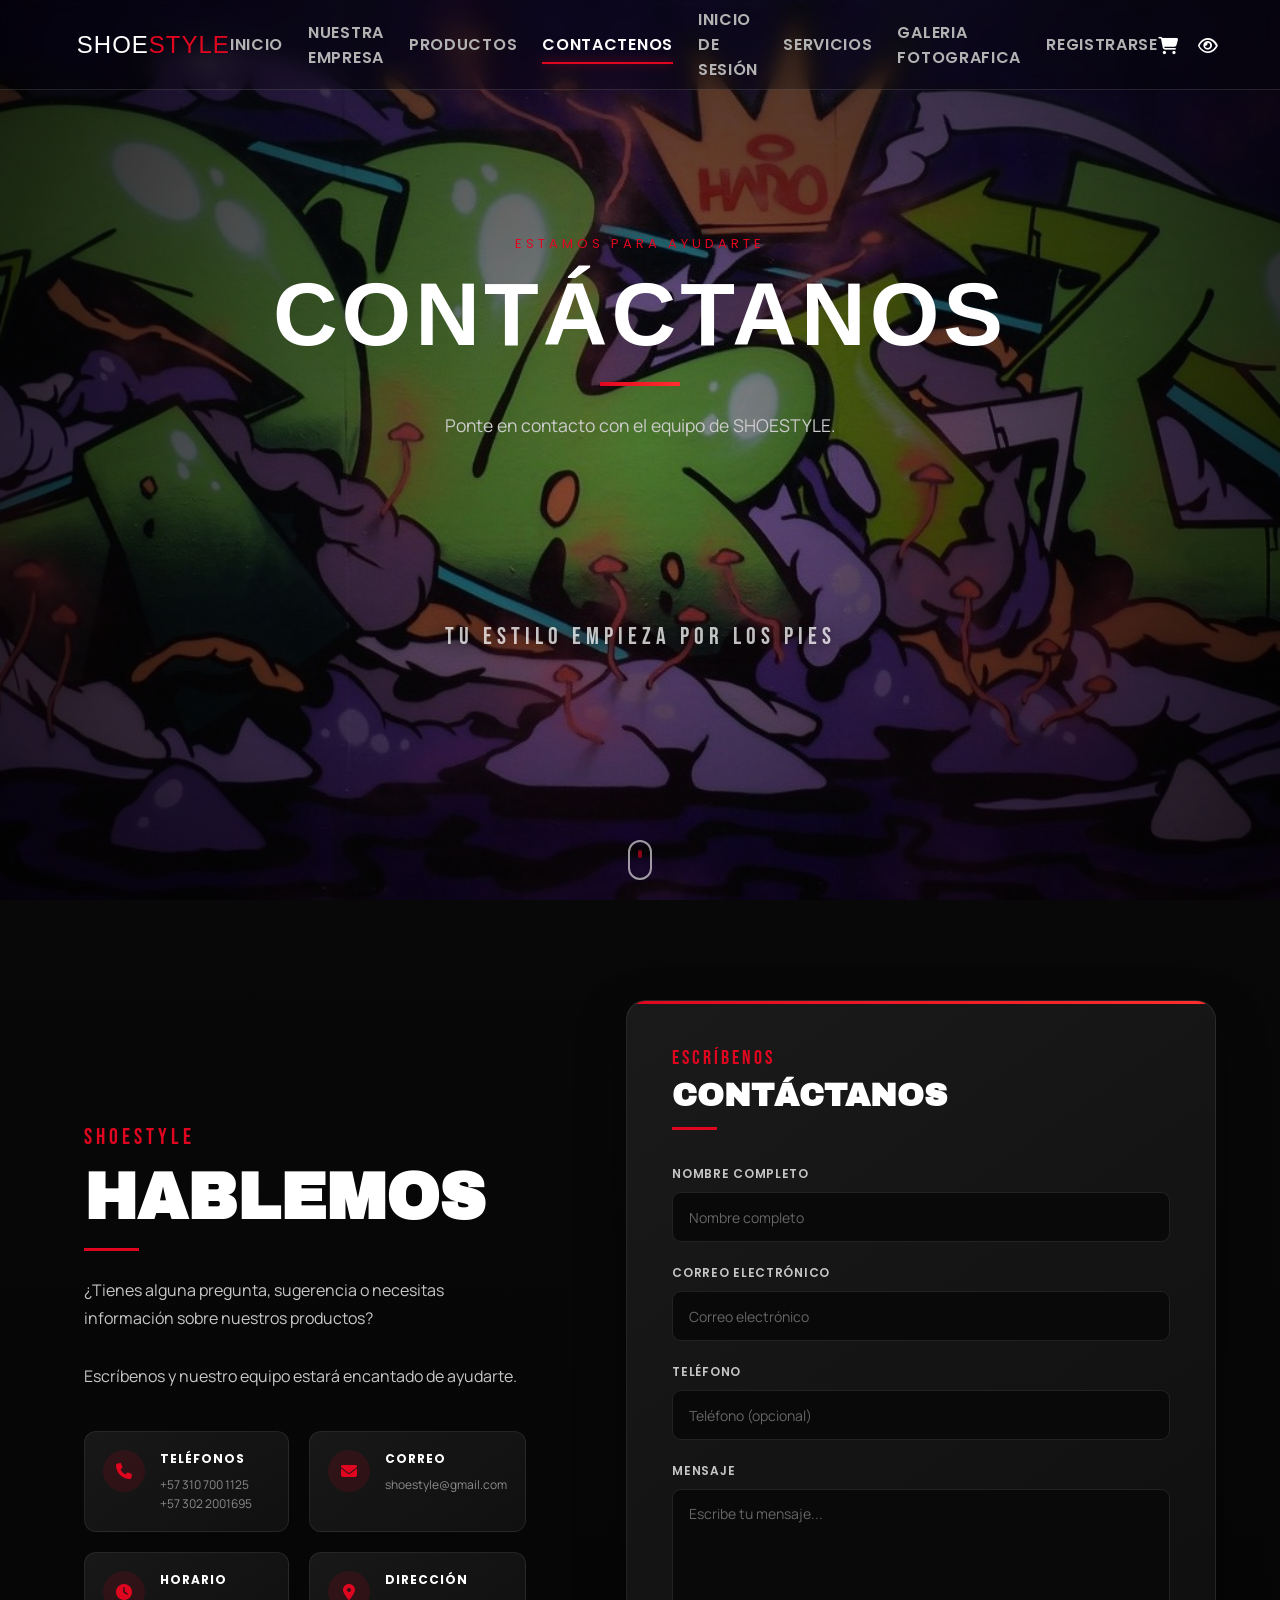
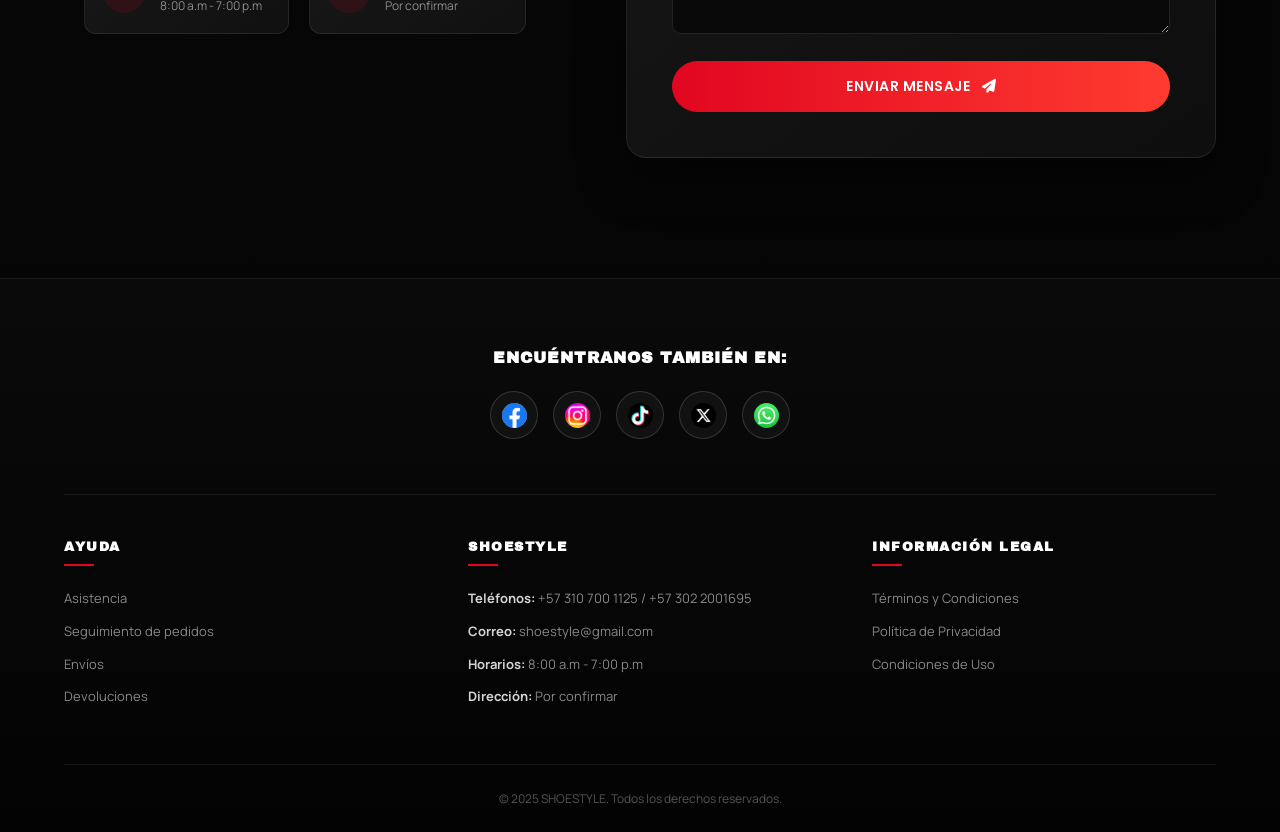
==== paginas/contactenos.html @ 543ec764 "Add files via upload" ====
<!DOCTYPE html>
<html lang="es">

<head>
    <meta charset="UTF-8">
    <meta name="viewport" content="width=device-width, initial-scale=1.0">

    <title>Contáctenos | SHOESTYLE</title>

    <!-- =====================================================
         CSS
    ====================================================== -->

    <link rel="stylesheet" href="../CSS/CONTACTENOS7.CSS">


    <!-- =====================================================
         FUENTES - 4 FUENTES
    ====================================================== -->

    <link rel="preconnect" href="https://fonts.googleapis.com">
    <link rel="preconnect" href="https://fonts.gstatic.com" crossorigin>

    <!-- Archivo Black + Bebas Neue -->
    <link href="https://fonts.googleapis.com/css2?family=Archivo+Black&family=Bebas+Neue&display=swap"
        rel="stylesheet">

    <!-- Poppins -->
    <link href="https://fonts.googleapis.com/css2?family=Poppins:wght@300;400;500;600;700;800&display=swap"
        rel="stylesheet">

    <!-- Manrope -->
    <link href="https://fonts.googleapis.com/css2?family=Manrope:wght@200..800&display=swap"
        rel="stylesheet">


    <!-- =====================================================
         ICONOS
    ====================================================== -->

    <link rel="stylesheet"
        href="https://cdnjs.cloudflare.com/ajax/libs/font-awesome/6.5.1/css/all.min.css">

</head>


<body>

<div id="contenedor">


    <!-- =====================================================
         BANNER
    ====================================================== -->

    <header class="banner-portada">


        <!-- VIDEO -->

        <div class="imagen-banner">

            <img
                src="../imagenes/descarga (1).jpg"
                alt="Banner de productos">

            <div class="capa-oscura"></div>

        </div>


        <!-- =================================================
             BARRA SUPERIOR
        ================================================== -->

        <div class="top-bar">


            <!-- LOGO -->

            <a href="../index.php" class="logo">

                SHOE<span class="logo-rojo">STYLE</span>

            </a>



            <!-- =================================================
                 MENÚ
            ================================================== -->

            <nav class="navegacion">

                <ul>

                    <li>
                        <a href="../index.php">
                            INICIO
                        </a>
                    </li>

                    <li>
                        <a href="../paginas/nuestra empresa.html">
                            NUESTRA EMPRESA
                        </a>
                    </li>

                    <li>
                        <a href="../paginas/productos.php">
                            PRODUCTOS
                        </a>
                    </li>

                    <li>
                        <a href="#" class="activo">
                            CONTACTENOS
                        </a>
                    </li>

 

                    <li>
                        <a href="../paginas/inicio de sesion.html">
                            INICIO DE SESIÓN
                        </a>
                    </li>

                    <li>
                        <a href="../paginas/servicios.html">
                            SERVICIOS
                        </a>
                    </li>

                    <li>
                        <a href="../paginas/galeria fotografica.html">
                            GALERIA FOTOGRAFICA
                        </a>
                    </li>

                    <li>
                        <a href="../paginas/registrarse.html">
                            REGISTRARSE
                        </a>
                    </li>

                </ul>

            </nav>



            <!-- =================================================
                 ICONOS
            ================================================== -->

            <div class="top-icons">

                <a href="#" class="icon-link">
                    <i class="fa-solid fa-cart-shopping"></i>
                </a>

                <a href="#" class="icon-link">
                    <i class="fa-regular fa-eye"></i>
                </a>

            </div>

        </div>



        <!-- =================================================
             CONTENIDO DEL BANNER
        ================================================== -->

        <div class="contenido-centro">

            <p class="etiqueta-hero">
                ESTAMOS PARA AYUDARTE
            </p>

            <h1 class="titulo-hero">
                CONTÁCTANOS
            </h1>

            <p class="subtitulo">
                Ponte en contacto con el equipo de SHOESTYLE.
            </p>

        </div>



        <!-- =================================================
             LEMA
        ================================================== -->

        <div class="lema-centro">

            <p>
                TU ESTILO EMPIEZA POR LOS PIES
            </p>

        </div>



        <!-- =================================================
             SCROLL
        ================================================== -->

        <div class="scroll-indicator">

            <div class="mouse">

                <div class="rueda"></div>

            </div>

        </div>

    </header>



    <!-- =====================================================
         CONTENIDO PRINCIPAL
    ====================================================== -->

    <main class="contacto">


        <!-- =================================================
             SECCIÓN CONTACTO
        ================================================== -->

        <section class="contacto-seccion">


            <!-- INFORMACIÓN -->

            <div class="contacto-info">

                <span class="seccion-etiqueta">
                    SHOESTYLE
                </span>

                <h2>
                    HABLEMOS
                </h2>

                <p class="texto-contacto">

                    ¿Tienes alguna pregunta, sugerencia o necesitas
                    información sobre nuestros productos?

                    <br><br>

                    Escríbenos y nuestro equipo estará encantado
                    de ayudarte.

                </p>


                <!-- DATOS -->

                <div class="datos-contacto">


                    <div class="dato">

                        <div class="dato-icono">
                            <i class="fa-solid fa-phone"></i>
                        </div>

                        <div>
                            <h3>
                                TELÉFONOS
                            </h3>

                            <p>
                                +57 310 700 1125
                            </p>

                            <p>
                                +57 302 2001695
                            </p>
                        </div>

                    </div>



                    <div class="dato">

                        <div class="dato-icono">
                            <i class="fa-solid fa-envelope"></i>
                        </div>

                        <div>

                            <h3>
                                CORREO
                            </h3>

                            <p>
                                shoestyle@gmail.com
                            </p>

                        </div>

                    </div>



                    <div class="dato">

                        <div class="dato-icono">
                            <i class="fa-solid fa-clock"></i>
                        </div>

                        <div>

                            <h3>
                                HORARIO
                            </h3>

                            <p>
                                8:00 a.m - 7:00 p.m
                            </p>

                        </div>

                    </div>



                    <div class="dato">

                        <div class="dato-icono">
                            <i class="fa-solid fa-location-dot"></i>
                        </div>

                        <div>

                            <h3>
                                DIRECCIÓN
                            </h3>

                            <p>
                                Por confirmar
                            </p>

                        </div>

                    </div>

                </div>

            </div>



            <!-- =================================================
                 FORMULARIO
            ================================================== -->

            <div class="formulario-contacto">

                <div class="formulario-header">

                    <span class="formulario-etiqueta">
                        ESCRÍBENOS
                    </span>

                    <h2>
                        CONTÁCTANOS
                    </h2>

                </div>



                <form action="../PHP/guardar_contacto.php" method="post">


                    <!-- NOMBRE -->

                    <div class="campo">

                        <label for="nombre">
                            NOMBRE COMPLETO
                        </label>

                        <input
                            type="text"
                            id="nombre"
                            name="nombre"
                            placeholder="Nombre completo"
                            required
                        >

                    </div>



                    <!-- CORREO -->

                    <div class="campo">

                        <label for="email">
                            CORREO ELECTRÓNICO
                        </label>

                        <input
                            type="email"
                            id="email"
                            name="email"
                            placeholder="Correo electrónico"
                            required
                        >

                    </div>



                    <!-- TELÉFONO -->

                    <div class="campo">

                        <label for="telefono">
                            TELÉFONO
                        </label>

                        <input
                            type="tel"
                            id="telefono"
                            name="telefono"
                            placeholder="Teléfono (opcional)"
                        >

                    </div>



                    <!-- MENSAJE -->

                    <div class="campo">

                        <label for="mensaje">
                            MENSAJE
                        </label>

                        <textarea
                            id="mensaje"
                            name="mensaje"
                            rows="6"
                            placeholder="Escribe tu mensaje..."
                            required
                        ></textarea>

                    </div>



                    <!-- BOTÓN -->

                    <button type="submit">

                        ENVIAR MENSAJE

                        <i class="fa-solid fa-paper-plane"></i>

                    </button>

                </form>

            </div>

        </section>

    </main>



    <!-- =====================================================
         FOOTER
    ====================================================== -->

    <footer>


        <!-- REDES -->

        <div class="redes-sociales">

            <h3>
                ENCUÉNTRANOS TAMBIÉN EN:
            </h3>

            <div class="iconos-redes">


                <a
                    href="https://www.facebook.com/profile.php?id=61575560894613&locale=es_LA"
                    target="_blank"
                >

                    <img
                        src="../imagenes/facebook.png"
                        alt="Facebook"
                    >

                </a>



                <a href="#">

                    <img
                        src="../imagenes/instagram.jpg"
                        alt="Instagram"
                    >

                </a>



                <a
                    href="https://vm.tiktok.com/ZSHtArvgSS6t6-bfRuv/"
                    target="_blank"
                >

                    <img
                        src="../imagenes/tiktok.png"
                        alt="TikTok"
                    >

                </a>



                <a
                    href="https://x.com/shoestyle397157"
                    target="_blank"
                >

                    <img
                        src="../imagenes/twitter.png"
                        alt="Twitter"
                    >

                </a>



                <a
                    href="https://chat.whatsapp.com/EopjMlzLqiFFMkKOCvCasU?mode=ems_copy_c"
                    target="_blank"
                >

                    <img
                        src="../imagenes/whatsapp.png"
                        alt="WhatsApp"
                    >

                </a>

            </div>

        </div>



        <!-- =================================================
             INFORMACIÓN FOOTER
        ================================================== -->

        <div class="footer-info">


            <!-- AYUDA -->

            <div class="columna">

                <h4>
                    AYUDA
                </h4>

                <ul>

                    <li>
                        <a href="https://chat.whatsapp.com/EopjMlzLqiFFMkKOCvCasU?mode=ems_copy_c">
                            Asistencia
                        </a>
                    </li>

                    <li>
                        <a href="https://chat.whatsapp.com/EopjMlzLqiFFMkKOCvCasU?mode=ems_copy_c">
                            Seguimiento de pedidos
                        </a>
                    </li>

                    <li>
                        <a href="https://chat.whatsapp.com/EopjMlzLqiFFMkKOCvCasU?mode=ems_copy_c">
                            Envíos
                        </a>
                    </li>

                    <li>
                        <a href="https://chat.whatsapp.com/EopjMlzLqiFFMkKOCvCasU?mode=ems_copy_c">
                            Devoluciones
                        </a>
                    </li>

                </ul>

            </div>



            <!-- SHOESTYLE -->

            <div class="columna">

                <h4>
                    SHOESTYLE
                </h4>

                <ul>

                    <li>
                        <strong>Teléfonos:</strong>
                        +57 310 700 1125 / +57 302 2001695
                    </li>

                    <li>
                        <strong>Correo:</strong>
                        shoestyle@gmail.com
                    </li>

                    <li>
                        <strong>Horarios:</strong>
                        8:00 a.m - 7:00 p.m
                    </li>

                    <li>
                        <strong>Dirección:</strong>
                        Por confirmar
                    </li>

                </ul>

            </div>



            <!-- INFORMACIÓN LEGAL -->

            <div class="columna">

                <h4>
                    INFORMACIÓN LEGAL
                </h4>

                <ul>

                    <li>
                        <a
                            href="../paginas/terminos.pdf"
                            target="_blank"
                        >
                            Términos y Condiciones
                        </a>
                    </li>

                    <li>
                        <a href="#">
                            Política de Privacidad
                        </a>
                    </li>

                    <li>
                        <a href="#">
                            Condiciones de Uso
                        </a>
                    </li>

                </ul>

            </div>

        </div>



        <!-- COPYRIGHT -->

        <div class="copyright">

            <p>
                &copy; 2025 SHOESTYLE.
                Todos los derechos reservados.
            </p>

        </div>

    </footer>

</div>



<!-- =====================================================
     JAVASCRIPT
====================================================== -->

<script>

document.querySelectorAll('a[href="#"]').forEach(enlace => {

    enlace.addEventListener("click", function(e) {

        e.preventDefault();

    });

});

</script>


</body>

</html>
---- CSS/CONTACTENOS7.CSS ----
/* =========================================================
   4 FUENTES DE SHOESTYLE
========================================================= */

@import url('https://fonts.googleapis.com/css2?family=Archivo+Black&family=Bebas+Neue&display=swap');

@import url('https://fonts.googleapis.com/css2?family=Poppins:wght@300;400;500;600;700;800&display=swap');

@import url('https://fonts.googleapis.com/css2?family=Manrope:wght@200..800&display=swap');


/* =========================================================
   VARIABLES
========================================================= */

:root {

    --rojo: #e10620;
    --rojo-oscuro: #a20000;
    --rojo-brillante: #ff2e2e;

    --fondo: #050505;
    --fondo-2: #0d0d0d;
    --fondo-3: #151515;

    --tarjeta: #181818;

    --blanco: #ffffff;

    --gris-claro: #c7c7c7;
    --gris: #8c8c8c;
    --gris-oscuro: #303030;

    --borde: rgba(255,255,255,0.08);

    --borde-hover: rgba(225,6,32,0.65);
}


/* =========================================================
   RESET
========================================================= */

* {
    margin: 0;
    padding: 0;
    box-sizing: border-box;
}

html {
    scroll-behavior: smooth;
}

body {

    margin: 0;
    padding: 0;

    background:
        radial-gradient(
            circle at top,
            #151515 0%,
            #050505 45%,
            #030303 100%
        );

    color: var(--blanco);

    font-family: 'Manrope', sans-serif;

    overflow-x: hidden;
}

a {
    text-decoration: none;
}

img {
    max-width: 100%;
}

button,
input,
textarea,
select {
    font-family: inherit;
}


/* =========================================================
   CONTENEDOR
========================================================= */

#contenedor {

    width: 100%;
    min-height: 100vh;

    background: var(--fondo);

    box-shadow:
        0 0 30px rgba(0,0,0,0.7);
}


/* =========================================================
   BANNER
========================================================= */

.banner-portada {
        position: relative;

    width: 100%;
    height: 100vh;

    display: flex;

    flex-direction: column;

    justify-content: space-between;

    align-items: center;

    overflow: hidden;

    color: #fff;
}

/* CONTENEDOR DE LA IMAGEN */

.imagen-banner {
    position: absolute;
    inset: 0;

    width: 100%;
    height: 100%;

    z-index: 0;
}

/* IMAGEN DE FONDO */

.imagen-banner img {
    width: 100%;
    height: 100%;

    object-fit: cover;

    display: block;
}

/* CAPA OSCURA */

.capa-oscura {
    position: absolute;
    inset: 0;

    background:
        radial-gradient(
            circle,
            rgba(0, 0, 0, 0.452) 0%,
            rgba(0, 0, 0, 0.88) 100%
        );

    z-index: 1;
}

/* CONTENIDO ENCIMA DEL FONDO */

.top-bar,
.lema-centro {
    position: relative;
    z-index: 10;
}




.top-bar {
    position: relative;
    z-index: 10;

    width: 100%;
    min-height: 90px;

    padding: 0 6%;

    display: flex;
    align-items: center;
    justify-content: space-between;

    border-bottom: 1px solid rgba(255, 255, 255, 0.12);

    background: rgba(0, 0, 0, 0.25);
    backdrop-filter: blur(10px);
}


/* =========================================================
   LOGO
========================================================= */

.logo {

    color: var(--blanco);

    font-family: 'Impact', 'Arial Black', sans-serif;

    font-size: 1.5rem;

    letter-spacing: 1px;

    transition:
        transform 0.3s ease;
}

.logo:hover {
    transform: scale(1.04);
}

.logo-rojo {
    color: var(--rojo);
}


/* =========================================================
   NAVEGACIÓN
========================================================= */

.navegacion ul {

    list-style: none;

    display: flex;

    gap: 25px;

    align-items: center;
}

.navegacion ul li a {

    position: relative;

    color: #b3b3b3;

    font-family: 'Poppins', sans-serif;
    font-size: 0.8  5rem;
    font-weight: 600;

    letter-spacing: 0.7px;

    transition: color 0.3s ease;
}

.navegacion ul li a:hover {

    color: #ffffff;

}

.navegacion ul li a.activo {

    color: #ffffff;

    position: relative;
}

.navegacion ul li a.activo::after {

    content: "";

    position: absolute;

    left: 0;
    bottom: -8px;

    width: 100%;
    height: 2px;

    background: var(--rojo);

    box-shadow:
        0 0 10px rgba(225,6,32,0.7);
}


/* =========================================================
   ICONOS SUPERIORES
========================================================= */

.top-icons {

    display: flex;

    gap: 20px;

    align-items: center;
}

.icon-link {

    color: #ffffff;

    font-size: 1.1rem;

    transition:
        color 0.3s ease,
        transform 0.2s ease;
}

.icon-link:hover {

    color: var(--rojo);

    transform: scale(1.1);
}


/* =========================================================
   HERO
========================================================= */

.contenido-centro {

    position: relative;

    z-index: 10;

    text-align: center;

    max-width: 900px;

    padding: 0 20px;

    margin-top: -40px;

    animation:
        aparecerHero 1s ease forwards;
}

@keyframes aparecerHero {

    from {
        opacity: 0;
        transform: translateY(25px);
    }

    to {
        opacity: 1;
        transform: translateY(0);
    }
}


/* =========================================================
   ETIQUETA HERO
========================================================= */

.etiqueta-hero {

    margin-bottom: 18px;

    color: var(--rojo);

    font-family: 'poppins', sans-serif;

    font-size: 13px;

    letter-spacing: 4px;
}


/* =========================================================
   TÍTULO HERO
========================================================= */

.titulo-hero {

        font-family: 'Impact', 'Arial Black', sans-serif;


    font-size:
        clamp(3rem, 7vw, 6rem);

    line-height: 0.95;

    letter-spacing: 4px;

    text-transform: uppercase;
}

.titulo-hero::after {

    content: "";

    display: block;

    width: 80px;
    height: 4px;

    margin: 25px auto 0;

    background:
        linear-gradient(
            90deg,
            var(--rojo),
            var(--rojo-brillante)
        );
}


/* =========================================================
   SUBTÍTULO
========================================================= */

.subtitulo {

    margin-top: 25px;

    color: #cccccc;

    font-family: 'Manrope', sans-serif;

    font-size: clamp(0.9rem, 2vw, 1.1rem);

    line-height: 1.6;
}


/* =========================================================
   LEMA
========================================================= */

.lema-centro {

    position: relative;

    z-index: 10;

    text-align: center;

    margin-bottom: 5px;
}

.lema-centro p {

    color: rgba(255,255,255,0.75);

    font-family: 'Bebas Neue', sans-serif;

    font-size: clamp(1rem, 2vw, 1.5rem);

    letter-spacing: 5px;

    text-shadow:
        0 3px 15px rgba(0,0,0,0.8);
}


/* =========================================================
   SCROLL
========================================================= */

.scroll-indicator {

    margin-bottom: 20px;

    z-index: 10;

    opacity: 0.6;
}

.mouse {

    width: 24px;
    height: 40px;

    border:
        2px solid #ffffff;

    border-radius: 20px;

    display: flex;

    justify-content: center;

    padding-top: 8px;
}

.rueda {

    width: 4px;
    height: 8px;

    background: var(--rojo);

    border-radius: 2px;

    animation:
        encoger-rueda 1.5s infinite;
}

@keyframes encoger-rueda {

    0% {
        opacity: 1;
        transform: translateY(0);
    }

    100% {
        opacity: 0;
        transform: translateY(10px);
    }
}


/* =========================================================
   MAIN
========================================================= */

main.contacto {

    width: 100%;

    padding: 100px 5% 120px;

    background:
        linear-gradient(
            180deg,
            #080808 0%,
            #050505 100%
        );
}


/* =========================================================
   SECCIÓN CONTACTO
========================================================= */

.contacto-seccion {

    width: min(1300px, 100%);

    margin: auto;

    display: grid;

    grid-template-columns:
        0.9fr 1.1fr;

    gap: 80px;

    align-items: center;
}


/* =========================================================
   INFORMACIÓN CONTACTO
========================================================= */

.contacto-info {

    padding: 20px;
}

.seccion-etiqueta {

    display: inline-block;

    margin-bottom: 15px;

    color: var(--rojo);

    font-family: 'Bebas Neue', sans-serif;

    font-size: 22px;

    letter-spacing: 4px;
}

.contacto-info h2 {

    font-family:
        'Archivo Black',
        sans-serif;

    font-size:
        clamp(2.3rem, 5vw, 4rem);

    line-height: 1;

    color: var(--blanco);

    margin-bottom: 25px;
}

.contacto-info h2::after {

    content: "";

    display: block;

    width: 55px;
    height: 3px;

    margin-top: 18px;

    background: var(--rojo);
}

.texto-contacto {

    color: var(--gris-claro);

    font-family: 'Manrope', sans-serif;

    font-size: 16px;

    line-height: 1.8;

    max-width: 600px;
}


/* =========================================================
   DATOS CONTACTO
========================================================= */

.datos-contacto {

    display: grid;

    grid-template-columns: 1fr 1fr;

    gap: 20px;

    margin-top: 40px;
}

.dato {

    display: flex;

    gap: 15px;

    align-items: flex-start;

    padding: 18px;

    background:
        linear-gradient(
            145deg,
            #181818,
            #101010
        );

    border:
        1px solid var(--borde);

    border-radius: 12px;

    transition:
        transform 0.3s ease,
        border-color 0.3s ease;
}

.dato:hover {

    transform: translateY(-5px);

    border-color:
        rgba(225,6,32,0.5);
}

.dato-icono {

    width: 42px;
    height: 42px;

    flex-shrink: 0;

    display: flex;

    justify-content: center;
    align-items: center;

    border-radius: 50%;

    background: rgba(225,6,32,0.12);

    color: var(--rojo);

    font-size: 16px;
}

.dato h3 {

    margin-bottom: 7px;

    color: var(--blanco);

    font-family: 'Poppins', sans-serif;

    font-size: 12px;

    letter-spacing: 1px;
}

.dato p {

    color: var(--gris);

    font-family: 'Manrope', sans-serif;

    font-size: 12px;

    line-height: 1.6;
}


/* =========================================================
   FORMULARIO
========================================================= */

.formulario-contacto {

    padding: 45px;

    background:
        linear-gradient(
            145deg,
            #1a1a1a,
            #0e0e0e
        );

    border:
        1px solid var(--borde);

    border-radius: 20px;

    box-shadow:
        0 20px 50px rgba(0,0,0,0.45);

    position: relative;

    overflow: hidden;
}

.formulario-contacto::before {

    content: "";

    position: absolute;

    top: 0;
    left: 0;

    width: 100%;
    height: 3px;

    background:
        linear-gradient(
            90deg,
            var(--rojo),
            var(--rojo-brillante)
        );
}

.formulario-header {

    margin-bottom: 35px;
}

.formulario-etiqueta {

    color: var(--rojo);

    font-family: 'Bebas Neue', sans-serif;

    font-size: 20px;

    letter-spacing: 3px;
}

.formulario-header h2 {

    margin-top: 8px;

    color: var(--blanco);

    font-family:
        'Archivo Black',
        sans-serif;

    font-size: 32px;
}

.formulario-header h2::after {

    content: "";

    display: block;

    width: 45px;
    height: 3px;

    margin-top: 14px;

    background: var(--rojo);
}


/* =========================================================
   CAMPOS
========================================================= */

.campo {

    margin-bottom: 22px;
}

.campo label {

    display: block;

    margin-bottom: 9px;

    color: var(--gris-claro);

    font-family: 'Poppins', sans-serif;

    font-size: 12px;

    font-weight: 600;

    letter-spacing: 0.7px;
}

.campo input,
.campo textarea {

    width: 100%;

    padding: 14px 16px;

    background: #090909;

    color: var(--blanco);

    border:
        1px solid rgba(255,255,255,0.1);

    border-radius: 9px;

    outline: none;

    font-family: 'Manrope', sans-serif;

    font-size: 14px;

    transition:
        border-color 0.3s ease,
        box-shadow 0.3s ease,
        background 0.3s ease;
}

.campo input {

    height: 50px;
}

.campo textarea {

    min-height: 145px;

    resize: vertical;
}

.campo input::placeholder,
.campo textarea::placeholder {

    color: #666;
}

.campo input:focus,
.campo textarea:focus {

    border-color: var(--rojo);

    background: #0c0c0c;

    box-shadow:
        0 0 0 3px rgba(225,6,32,0.1);
}


/* =========================================================
   BOTÓN FORMULARIO
========================================================= */

.formulario-contacto button {

    width: 100%;

    padding: 15px 25px;

    border: none;

    border-radius: 30px;

    background:
        linear-gradient(
            90deg,
            var(--rojo),
            #ff3b30
        );

    color: var(--blanco);

    font-family: 'Poppins', sans-serif;

    font-size: 14px;

    font-weight: 600;

    letter-spacing: 0.5px;

    cursor: pointer;

    transition:
        transform 0.3s ease,
        box-shadow 0.3s ease,
        background 0.3s ease;
}

.formulario-contacto button i {

    margin-left: 8px;
}

.formulario-contacto button:hover {

    transform: translateY(-3px);

    box-shadow:
        0 12px 30px rgba(225,6,32,0.3);

    background:
        linear-gradient(
            90deg,
            #ff263c,
            #e10620
        );
}


/* =========================================================
   FOOTER
========================================================= */

footer {

    width: 100%;

    padding: 70px 5% 25px;

    background:
        linear-gradient(
            180deg,
            #0a0a0a,
            #030303
        );

    border-top:
        1px solid rgba(255,255,255,0.08);

    color: var(--blanco);

    text-align: center;

    font-family: 'Manrope', sans-serif;
}


/* =========================================================
   REDES SOCIALES
========================================================= */

.redes-sociales {

    margin-bottom: 55px;
}

.redes-sociales h3 {

    margin-bottom: 25px;

    font-family:
        'Archivo Black',
        sans-serif;

    font-size: 16px;

    letter-spacing: 1px;
}

.iconos-redes {

    display: flex;

    justify-content: center;

    align-items: center;

    gap: 15px;
}

.iconos-redes a {

    width: 48px;
    height: 48px;

    display: flex;

    align-items: center;
    justify-content: center;

    border:
        1px solid rgba(255,255,255,0.15);

    border-radius: 50%;

    background: #111111;

    transition:
        transform 0.3s ease,
        border-color 0.3s ease,
        background 0.3s ease;
}

.iconos-redes a:hover {

    transform: translateY(-5px);

    border-color: var(--rojo);

    background: #181818;
}

.iconos-redes a img {

    width: 25px;
    height: 25px;

    object-fit: contain;

    border-radius: 50%;
}


/* =========================================================
   FOOTER INFO
========================================================= */

.footer-info {

    width: min(1250px, 100%);

    margin: 0 auto;

    padding: 45px 0;

    display: grid;

    grid-template-columns:
        repeat(3, 1fr);

    gap: 60px;

    text-align: left;

    border-top:
        1px solid rgba(255,255,255,0.07);

    border-bottom:
        1px solid rgba(255,255,255,0.07);
}

.footer-info h4 {

    margin-bottom: 22px;

    color: var(--blanco);

    font-family:
        'Archivo Black',
        sans-serif;

    font-size: 13px;

    letter-spacing: 1.5px;
}

.footer-info h4::after {

    content: "";

    display: block;

    width: 30px;
    height: 2px;

    margin-top: 10px;

    background: var(--rojo);
}

.footer-info ul {

    list-style: none;

    padding: 0;
}

.footer-info ul li {

    margin-bottom: 12px;

    color: #888;

    font-family: 'Manrope', sans-serif;

    font-size: 13px;

    line-height: 1.6;
}

.footer-info ul li strong {

    color: #d5d5d5;
}

.footer-info ul li a {

    color: #888;

    transition:
        color 0.3s ease;
}

.footer-info ul li a:hover {

    color: var(--rojo);
}


/* =========================================================
   COPYRIGHT
========================================================= */

.copyright {

    padding-top: 25px;

    text-align: center;
}

.copyright p {

    color: #555;

    font-family: 'Manrope', sans-serif;

    font-size: 12px;
}


/* =========================================================
   RESPONSIVE 1100px
========================================================= */

@media (max-width: 1100px) {

    .top-bar {

        padding: 22px 25px;
    }

    .navegacion ul {

        gap: 15px;
    }

    .navegacion ul li a {

        font-size: 0.65rem;
    }

    .contacto-seccion {

        grid-template-columns: 1fr;

        gap: 50px;
    }

    .contacto-info {

        text-align: center;
    }

    .texto-contacto {

        margin-left: auto;
        margin-right: auto;
    }

    .contacto-info h2::after {

        margin-left: auto;
        margin-right: auto;
    }

    .formulario-contacto {

        max-width: 750px;

        width: 100%;

        margin: auto;
    }
}


/* =========================================================
   RESPONSIVE 850px
========================================================= */

@media (max-width: 850px) {

    .top-bar {

        flex-wrap: wrap;

        justify-content: center;

        gap: 20px;
    }

    .logo {

        width: 100%;

        text-align: center;
    }

    .navegacion {

        width: 100%;

        overflow-x: auto;
    }

    .navegacion ul {

        justify-content: center;

        flex-wrap: wrap;
    }

    .top-icons {

        display: none;
    }

    .datos-contacto {

        grid-template-columns: 1fr 1fr;
    }

    .footer-info {

        grid-template-columns:
            1fr 1fr;

        gap: 40px;
    }
}


/* =========================================================
   RESPONSIVE 600px
========================================================= */

@media (max-width: 600px) {

    .banner-portada {

        height: 850px;
    }

    .top-bar {

        padding: 20px 15px;
    }

    .navegacion ul {

        gap: 10px 15px;
    }

    .navegacion ul li a {

        font-size: 0.58rem;
    }

    .contenido-centro {

        margin-top: -20px;
    }

    .etiqueta-hero {

        font-size: 18px;

        letter-spacing: 3px;
    }

    .titulo-hero {

        font-size: clamp(3rem, 16vw, 5rem);
    }

    .subtitulo {

        font-size: 14px;
    }

    .lema-centro p {

        font-size: 14px;

        letter-spacing: 3px;
    }

    main.contacto {

        padding:
            70px 20px 80px;
    }

    .contacto-info {

        padding: 0;
    }

    .contacto-info h2 {

        font-size: 36px;
    }

    .texto-contacto {

        font-size: 14px;
    }

    .datos-contacto {

        grid-template-columns: 1fr;

        gap: 15px;
    }

    .formulario-contacto {

        padding: 30px 20px;
    }

    .formulario-header h2 {

        font-size: 27px;
    }

    .footer-info {

        grid-template-columns: 1fr;

        gap: 35px;

        text-align: center;
    }

    .footer-info h4::after {

        margin-left: auto;
        margin-right: auto;
    }

    .footer-info ul li {

        font-size: 12px;
    }

    .iconos-redes {

        gap: 10px;
    }

    .iconos-redes a {

        width: 42px;
        height: 42px;
    }
}


/* =========================================================
   RESPONSIVE 400px
========================================================= */

@media (max-width: 400px) {

    .navegacion ul {

        gap: 8px 10px;
    }

    .navegacion ul li a {

        font-size: 0.52rem;
    }

    .titulo-hero {

        font-size: 2.8rem;
    }

    .formulario-contacto {

        padding: 25px 16px;
    }
}
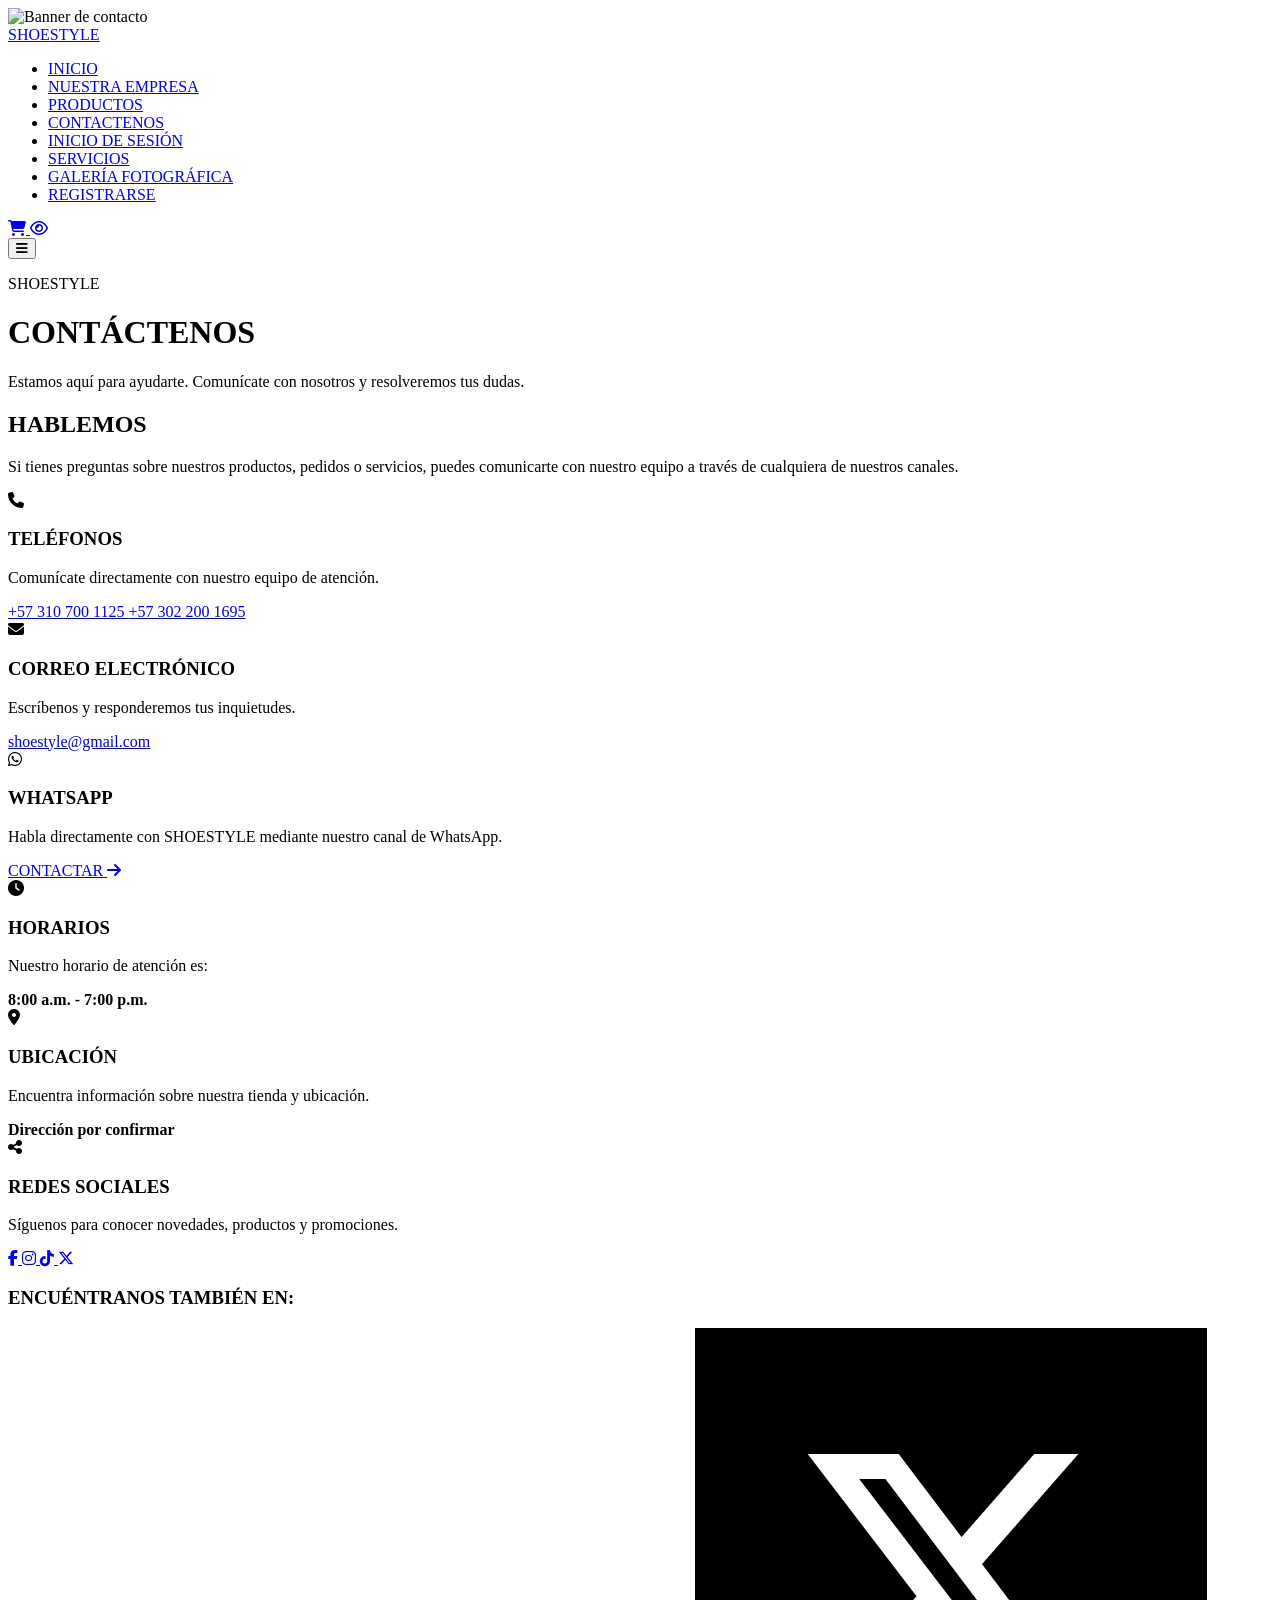
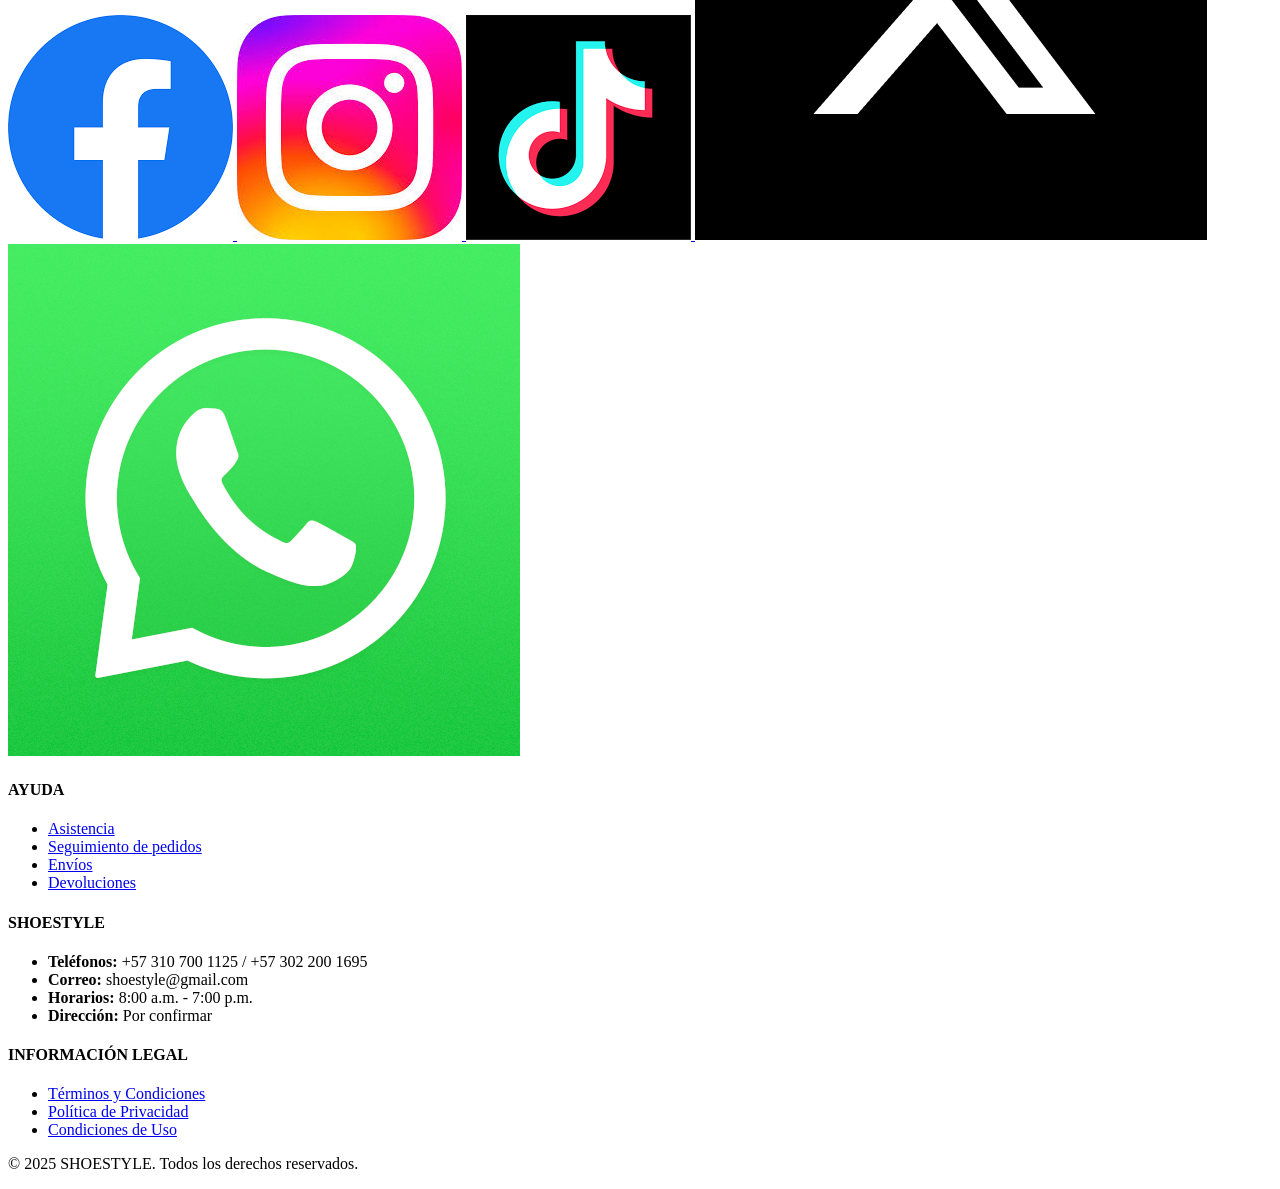
==== commit b4ec1405: "Update contactenos.html" ====
--- a/paginas/contactenos.html
+++ b/paginas/contactenos.html
@@ -7,40 +7,24 @@
 
     <title>Contáctenos | SHOESTYLE</title>
 
-    <!-- =====================================================
-         CSS
-    ====================================================== -->
-
-    <link rel="stylesheet" href="../CSS/CONTACTENOS7.CSS">
-
-
-    <!-- =====================================================
-         FUENTES - 4 FUENTES
-    ====================================================== -->
-
+    <link rel="stylesheet" href="../CSS/CONTACTENOS.CSS">
+
+    <!-- Fuentes -->
     <link rel="preconnect" href="https://fonts.googleapis.com">
     <link rel="preconnect" href="https://fonts.gstatic.com" crossorigin>
 
-    <!-- Archivo Black + Bebas Neue -->
     <link href="https://fonts.googleapis.com/css2?family=Archivo+Black&family=Bebas+Neue&display=swap"
         rel="stylesheet">
 
-    <!-- Poppins -->
     <link href="https://fonts.googleapis.com/css2?family=Poppins:wght@300;400;500;600;700;800&display=swap"
         rel="stylesheet">
 
-    <!-- Manrope -->
     <link href="https://fonts.googleapis.com/css2?family=Manrope:wght@200..800&display=swap"
         rel="stylesheet">
 
-
-    <!-- =====================================================
-         ICONOS
-    ====================================================== -->
-
+    <!-- Font Awesome -->
     <link rel="stylesheet"
         href="https://cdnjs.cloudflare.com/ajax/libs/font-awesome/6.5.1/css/all.min.css">
-
 </head>
 
 
@@ -55,14 +39,11 @@
 
     <header class="banner-portada">
 
-
-        <!-- VIDEO -->
-
         <div class="imagen-banner">
 
             <img
-                src="../imagenes/descarga (1).jpg"
-                alt="Banner de productos">
+                src="../imagenes/BANNER-CONTACTENOS.jpg"
+                alt="Banner de contacto">
 
             <div class="capa-oscura"></div>
 
@@ -75,20 +56,12 @@
 
         <div class="top-bar">
 
-
-            <!-- LOGO -->
-
             <a href="../index.php" class="logo">
-
                 SHOE<span class="logo-rojo">STYLE</span>
-
             </a>
 
 
-
-            <!-- =================================================
-                 MENÚ
-            ================================================== -->
+            <!-- NAVEGACIÓN -->
 
             <nav class="navegacion">
 
@@ -113,12 +86,11 @@
                     </li>
 
                     <li>
-                        <a href="#" class="activo">
+                        <a href="../paginas/contactenos.html"
+                           class="activo">
                             CONTACTENOS
                         </a>
                     </li>
-
- 
 
                     <li>
                         <a href="../paginas/inicio de sesion.html">
@@ -134,7 +106,7 @@
 
                     <li>
                         <a href="../paginas/galeria fotografica.html">
-                            GALERIA FOTOGRAFICA
+                            GALERÍA FOTOGRÁFICA
                         </a>
                     </li>
 
@@ -149,10 +121,7 @@
             </nav>
 
 
-
-            <!-- =================================================
-                 ICONOS
-            ================================================== -->
+            <!-- ICONOS SOLO PC -->
 
             <div class="top-icons">
 
@@ -166,315 +135,267 @@
 
             </div>
 
+
+            <!-- HAMBURGUESA -->
+
+            <button
+                class="menu-movil"
+                type="button"
+                aria-label="Abrir menú"
+                aria-expanded="false">
+
+                <i class="fa-solid fa-bars"></i>
+
+            </button>
+
         </div>
 
 
-
         <!-- =================================================
-             CONTENIDO DEL BANNER
+             HERO
         ================================================== -->
 
         <div class="contenido-centro">
 
             <p class="etiqueta-hero">
-                ESTAMOS PARA AYUDARTE
+                SHOESTYLE
             </p>
 
             <h1 class="titulo-hero">
-                CONTÁCTANOS
+                CONTÁCTENOS
             </h1>
 
             <p class="subtitulo">
-                Ponte en contacto con el equipo de SHOESTYLE.
+                Estamos aquí para ayudarte.
+                Comunícate con nosotros y resolveremos tus dudas.
             </p>
 
         </div>
 
 
-
-        <!-- =================================================
-             LEMA
-        ================================================== -->
-
-        <div class="lema-centro">
-
-            <p>
-                TU ESTILO EMPIEZA POR LOS PIES
+        <!-- SCROLL -->
+
+        <div class="scroll-indicator">
+
+            <div class="mouse">
+                <div class="rueda"></div>
+            </div>
+
+        </div>
+
+    </header>
+
+
+
+    <!-- =====================================================
+         CONTACTO
+    ====================================================== -->
+
+    <main>
+
+        <section class="contacto">
+
+            <h2>
+                HABLEMOS
+            </h2>
+
+            <p class="descripcion-contacto">
+                Si tienes preguntas sobre nuestros productos,
+                pedidos o servicios, puedes comunicarte con
+                nuestro equipo a través de cualquiera de
+                nuestros canales.
             </p>
 
-        </div>
-
-
-
-        <!-- =================================================
-             SCROLL
-        ================================================== -->
-
-        <div class="scroll-indicator">
-
-            <div class="mouse">
-
-                <div class="rueda"></div>
-
-            </div>
-
-        </div>
-
-    </header>
-
-
-
-    <!-- =====================================================
-         CONTENIDO PRINCIPAL
-    ====================================================== -->
-
-    <main class="contacto">
-
-
-        <!-- =================================================
-             SECCIÓN CONTACTO
-        ================================================== -->
-
-        <section class="contacto-seccion">
-
-
-            <!-- INFORMACIÓN -->
-
-            <div class="contacto-info">
-
-                <span class="seccion-etiqueta">
-                    SHOESTYLE
-                </span>
-
-                <h2>
-                    HABLEMOS
-                </h2>
-
-                <p class="texto-contacto">
-
-                    ¿Tienes alguna pregunta, sugerencia o necesitas
-                    información sobre nuestros productos?
-
-                    <br><br>
-
-                    Escríbenos y nuestro equipo estará encantado
-                    de ayudarte.
-
-                </p>
-
-
-                <!-- DATOS -->
-
-                <div class="datos-contacto">
-
-
-                    <div class="dato">
-
-                        <div class="dato-icono">
-                            <i class="fa-solid fa-phone"></i>
-                        </div>
-
-                        <div>
-                            <h3>
-                                TELÉFONOS
-                            </h3>
-
-                            <p>
-                                +57 310 700 1125
-                            </p>
-
-                            <p>
-                                +57 302 2001695
-                            </p>
-                        </div>
-
+
+            <!-- =================================================
+                 TARJETAS DE CONTACTO
+            ================================================== -->
+
+            <div class="contacto-grid">
+
+
+                <!-- TELÉFONO -->
+
+                <article class="contacto-card">
+
+                    <div class="contacto-icono">
+                        <i class="fa-solid fa-phone"></i>
                     </div>
 
-
-
-                    <div class="dato">
-
-                        <div class="dato-icono">
-                            <i class="fa-solid fa-envelope"></i>
-                        </div>
-
-                        <div>
-
-                            <h3>
-                                CORREO
-                            </h3>
-
-                            <p>
-                                shoestyle@gmail.com
-                            </p>
-
-                        </div>
-
+                    <h3>
+                        TELÉFONOS
+                    </h3>
+
+                    <p>
+                        Comunícate directamente con nuestro
+                        equipo de atención.
+                    </p>
+
+                    <a href="tel:+573107001125">
+                        +57 310 700 1125
+                    </a>
+
+                    <a href="tel:+573022001695">
+                        +57 302 200 1695
+                    </a>
+
+                </article>
+
+
+                <!-- CORREO -->
+
+                <article class="contacto-card">
+
+                    <div class="contacto-icono">
+                        <i class="fa-solid fa-envelope"></i>
                     </div>
 
-
-
-                    <div class="dato">
-
-                        <div class="dato-icono">
-                            <i class="fa-solid fa-clock"></i>
-                        </div>
-
-                        <div>
-
-                            <h3>
-                                HORARIO
-                            </h3>
-
-                            <p>
-                                8:00 a.m - 7:00 p.m
-                            </p>
-
-                        </div>
-
+                    <h3>
+                        CORREO ELECTRÓNICO
+                    </h3>
+
+                    <p>
+                        Escríbenos y responderemos
+                        tus inquietudes.
+                    </p>
+
+                    <a href="mailto:shoestyle@gmail.com">
+                        shoestyle@gmail.com
+                    </a>
+
+                </article>
+
+
+                <!-- WHATSAPP -->
+
+                <article class="contacto-card">
+
+                    <div class="contacto-icono">
+                        <i class="fa-brands fa-whatsapp"></i>
                     </div>
 
-
-
-                    <div class="dato">
-
-                        <div class="dato-icono">
-                            <i class="fa-solid fa-location-dot"></i>
-                        </div>
-
-                        <div>
-
-                            <h3>
-                                DIRECCIÓN
-                            </h3>
-
-                            <p>
-                                Por confirmar
-                            </p>
-
-                        </div>
-
+                    <h3>
+                        WHATSAPP
+                    </h3>
+
+                    <p>
+                        Habla directamente con SHOESTYLE
+                        mediante nuestro canal de WhatsApp.
+                    </p>
+
+                    <a
+                        href="https://chat.whatsapp.com/EopjMlzLqiFFMkKOCvCasU?mode=ems_copy_c"
+                        target="_blank">
+
+                        CONTACTAR
+
+                        <i class="fa-solid fa-arrow-right"></i>
+
+                    </a>
+
+                </article>
+
+
+                <!-- HORARIOS -->
+
+                <article class="contacto-card">
+
+                    <div class="contacto-icono">
+                        <i class="fa-solid fa-clock"></i>
                     </div>
 
-                </div>
-
-            </div>
-
-
-
-            <!-- =================================================
-                 FORMULARIO
-            ================================================== -->
-
-            <div class="formulario-contacto">
-
-                <div class="formulario-header">
-
-                    <span class="formulario-etiqueta">
-                        ESCRÍBENOS
-                    </span>
-
-                    <h2>
-                        CONTÁCTANOS
-                    </h2>
-
-                </div>
-
-
-
-                <form action="../PHP/guardar_contacto.php" method="post">
-
-
-                    <!-- NOMBRE -->
-
-                    <div class="campo">
-
-                        <label for="nombre">
-                            NOMBRE COMPLETO
-                        </label>
-
-                        <input
-                            type="text"
-                            id="nombre"
-                            name="nombre"
-                            placeholder="Nombre completo"
-                            required
-                        >
-
+                    <h3>
+                        HORARIOS
+                    </h3>
+
+                    <p>
+                        Nuestro horario de atención
+                        es:
+                    </p>
+
+                    <strong>
+                        8:00 a.m. - 7:00 p.m.
+                    </strong>
+
+                </article>
+
+
+                <!-- UBICACIÓN -->
+
+                <article class="contacto-card">
+
+                    <div class="contacto-icono">
+                        <i class="fa-solid fa-location-dot"></i>
                     </div>
 
-
-
-                    <!-- CORREO -->
-
-                    <div class="campo">
-
-                        <label for="email">
-                            CORREO ELECTRÓNICO
-                        </label>
-
-                        <input
-                            type="email"
-                            id="email"
-                            name="email"
-                            placeholder="Correo electrónico"
-                            required
-                        >
-
+                    <h3>
+                        UBICACIÓN
+                    </h3>
+
+                    <p>
+                        Encuentra información sobre
+                        nuestra tienda y ubicación.
+                    </p>
+
+                    <strong>
+                        Dirección por confirmar
+                    </strong>
+
+                </article>
+
+
+                <!-- REDES -->
+
+                <article class="contacto-card">
+
+                    <div class="contacto-icono">
+                        <i class="fa-solid fa-share-nodes"></i>
                     </div>
 
-
-
-                    <!-- TELÉFONO -->
-
-                    <div class="campo">
-
-                        <label for="telefono">
-                            TELÉFONO
-                        </label>
-
-                        <input
-                            type="tel"
-                            id="telefono"
-                            name="telefono"
-                            placeholder="Teléfono (opcional)"
-                        >
+                    <h3>
+                        REDES SOCIALES
+                    </h3>
+
+                    <p>
+                        Síguenos para conocer novedades,
+                        productos y promociones.
+                    </p>
+
+                    <div class="mini-redes">
+
+                        <a
+                            href="https://www.facebook.com/profile.php?id=61575560894613&locale=es_LA"
+                            target="_blank">
+
+                            <i class="fa-brands fa-facebook-f"></i>
+
+                        </a>
+
+                        <a href="#">
+
+                            <i class="fa-brands fa-instagram"></i>
+
+                        </a>
+
+                        <a
+                            href="https://vm.tiktok.com/ZSHtArvgSS6t6-bfRuv/"
+                            target="_blank">
+
+                            <i class="fa-brands fa-tiktok"></i>
+
+                        </a>
+
+                        <a
+                            href="https://x.com/shoestyle397157"
+                            target="_blank">
+
+                            <i class="fa-brands fa-x-twitter"></i>
+
+                        </a>
 
                     </div>
 
-
-
-                    <!-- MENSAJE -->
-
-                    <div class="campo">
-
-                        <label for="mensaje">
-                            MENSAJE
-                        </label>
-
-                        <textarea
-                            id="mensaje"
-                            name="mensaje"
-                            rows="6"
-                            placeholder="Escribe tu mensaje..."
-                            required
-                        ></textarea>
-
-                    </div>
-
-
-
-                    <!-- BOTÓN -->
-
-                    <button type="submit">
-
-                        ENVIAR MENSAJE
-
-                        <i class="fa-solid fa-paper-plane"></i>
-
-                    </button>
-
-                </form>
+                </article>
 
             </div>
 
@@ -490,9 +411,6 @@
 
     <footer>
 
-
-        <!-- REDES -->
-
         <div class="redes-sociales">
 
             <h3>
@@ -501,69 +419,51 @@
 
             <div class="iconos-redes">
 
-
                 <a
                     href="https://www.facebook.com/profile.php?id=61575560894613&locale=es_LA"
-                    target="_blank"
-                >
+                    target="_blank">
 
                     <img
                         src="../imagenes/facebook.png"
-                        alt="Facebook"
-                    >
+                        alt="Facebook">
 
                 </a>
-
-
 
                 <a href="#">
 
                     <img
                         src="../imagenes/instagram.jpg"
-                        alt="Instagram"
-                    >
+                        alt="Instagram">
 
                 </a>
-
-
 
                 <a
                     href="https://vm.tiktok.com/ZSHtArvgSS6t6-bfRuv/"
-                    target="_blank"
-                >
+                    target="_blank">
 
                     <img
                         src="../imagenes/tiktok.png"
-                        alt="TikTok"
-                    >
+                        alt="TikTok">
 
                 </a>
-
-
 
                 <a
                     href="https://x.com/shoestyle397157"
-                    target="_blank"
-                >
+                    target="_blank">
 
                     <img
                         src="../imagenes/twitter.png"
-                        alt="Twitter"
-                    >
+                        alt="X">
 
                 </a>
-
-
 
                 <a
                     href="https://chat.whatsapp.com/EopjMlzLqiFFMkKOCvCasU?mode=ems_copy_c"
-                    target="_blank"
-                >
+                    target="_blank">
 
                     <img
                         src="../imagenes/whatsapp.png"
-                        alt="WhatsApp"
-                    >
+                        alt="WhatsApp">
 
                 </a>
 
@@ -572,15 +472,8 @@
         </div>
 
 
-
-        <!-- =================================================
-             INFORMACIÓN FOOTER
-        ================================================== -->
-
         <div class="footer-info">
 
-
-            <!-- AYUDA -->
 
             <div class="columna">
 
@@ -619,9 +512,6 @@
             </div>
 
 
-
-            <!-- SHOESTYLE -->
-
             <div class="columna">
 
                 <h4>
@@ -632,7 +522,8 @@
 
                     <li>
                         <strong>Teléfonos:</strong>
-                        +57 310 700 1125 / +57 302 2001695
+                        +57 310 700 1125 /
+                        +57 302 200 1695
                     </li>
 
                     <li>
@@ -642,7 +533,7 @@
 
                     <li>
                         <strong>Horarios:</strong>
-                        8:00 a.m - 7:00 p.m
+                        8:00 a.m. - 7:00 p.m.
                     </li>
 
                     <li>
@@ -654,9 +545,6 @@
 
             </div>
 
-
-
-            <!-- INFORMACIÓN LEGAL -->
 
             <div class="columna">
 
@@ -669,8 +557,7 @@
                     <li>
                         <a
                             href="../paginas/terminos.pdf"
-                            target="_blank"
-                        >
+                            target="_blank">
                             Términos y Condiciones
                         </a>
                     </li>
@@ -693,9 +580,6 @@
 
         </div>
 
-
-
-        <!-- COPYRIGHT -->
 
         <div class="copyright">
 
@@ -711,18 +595,54 @@
 </div>
 
 
-
 <!-- =====================================================
-     JAVASCRIPT
+     JAVASCRIPT MENÚ
 ====================================================== -->
 
 <script>
 
-document.querySelectorAll('a[href="#"]').forEach(enlace => {
-
-    enlace.addEventListener("click", function(e) {
-
-        e.preventDefault();
+document.addEventListener("DOMContentLoaded", function () {
+
+    const botonMenu =
+        document.querySelector(".menu-movil");
+
+    const navegacion =
+        document.querySelector(".navegacion");
+
+    if (!botonMenu || !navegacion) {
+        return;
+    }
+
+
+    botonMenu.addEventListener("click", function () {
+
+        const abierto =
+            navegacion.classList.toggle("activo");
+
+
+        botonMenu.setAttribute(
+            "aria-expanded",
+            abierto ? "true" : "false"
+        );
+
+
+        const icono =
+            botonMenu.querySelector("i");
+
+
+        if (icono) {
+
+            icono.classList.toggle(
+                "fa-bars",
+                !abierto
+            );
+
+            icono.classList.toggle(
+                "fa-xmark",
+                abierto
+            );
+
+        }
 
     });
 
@@ -730,7 +650,5 @@
 
 </script>
 
-
 </body>
-
-</html>+</html>
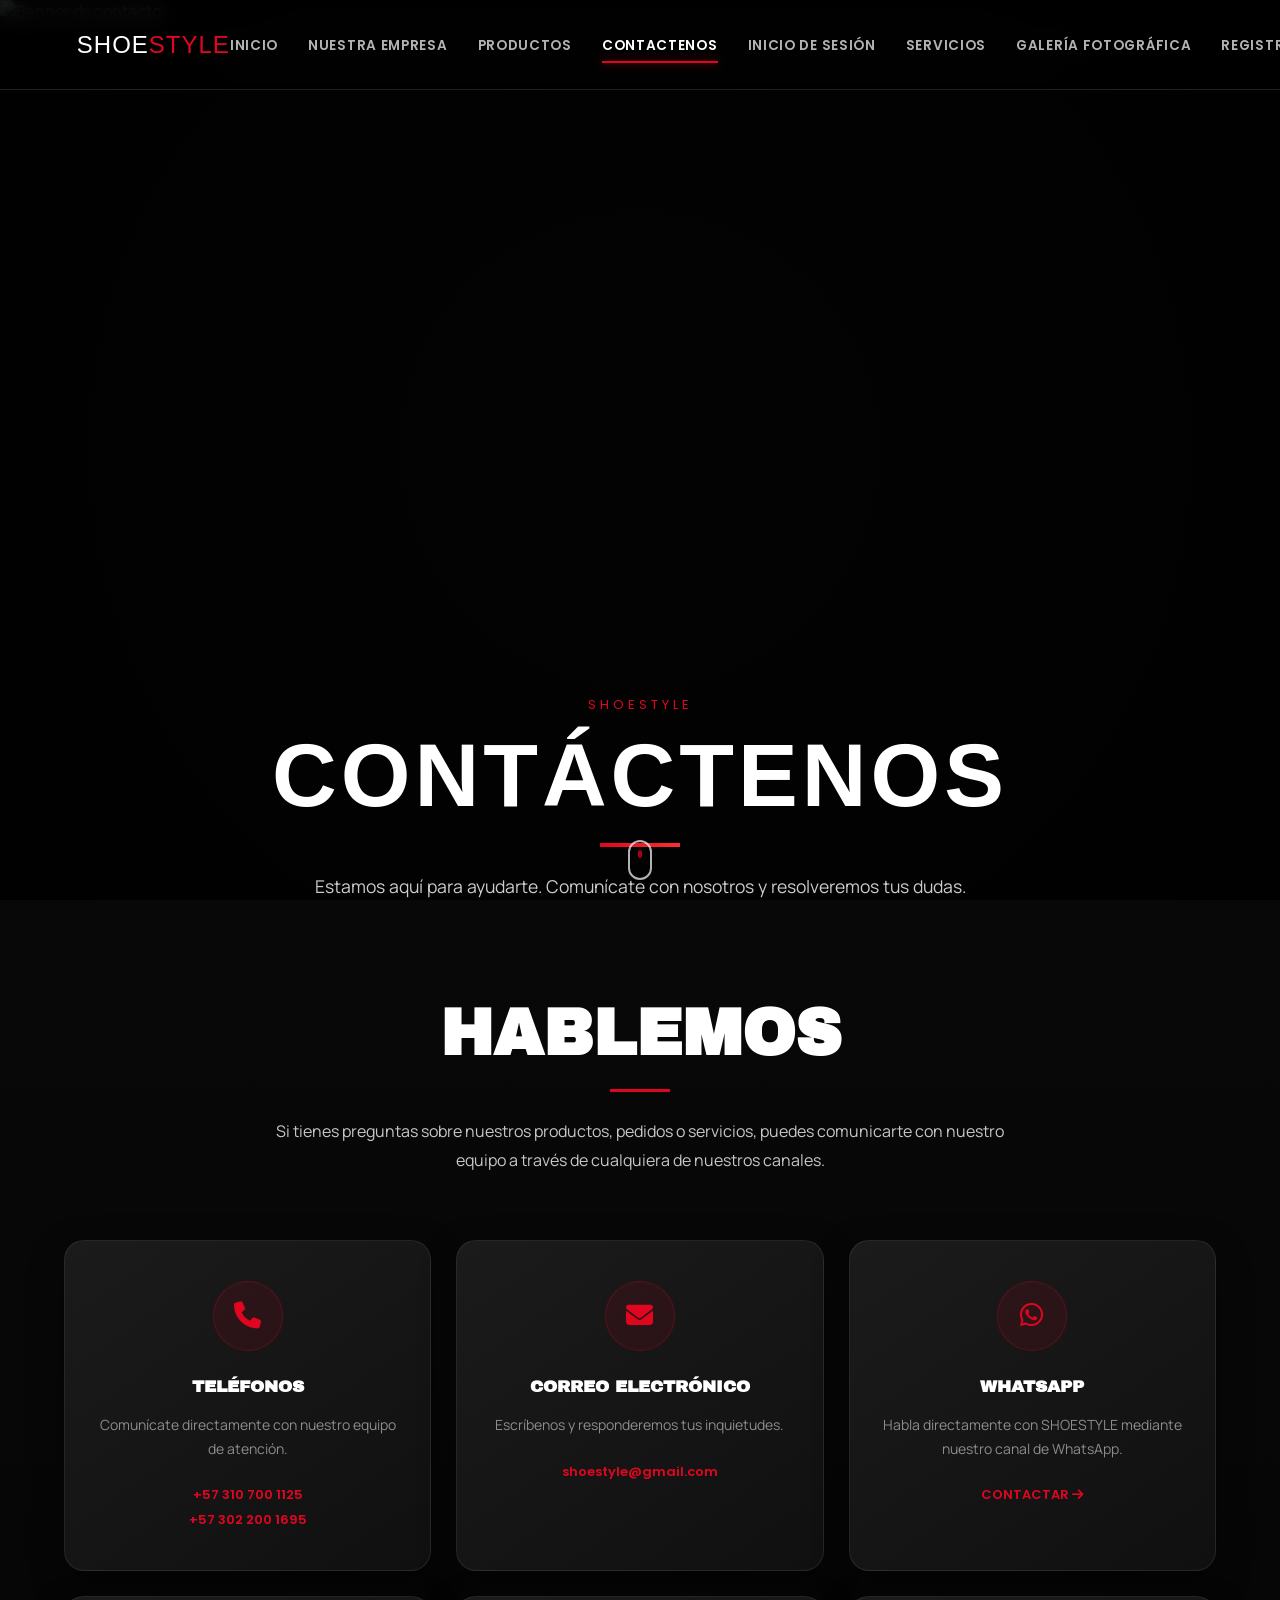
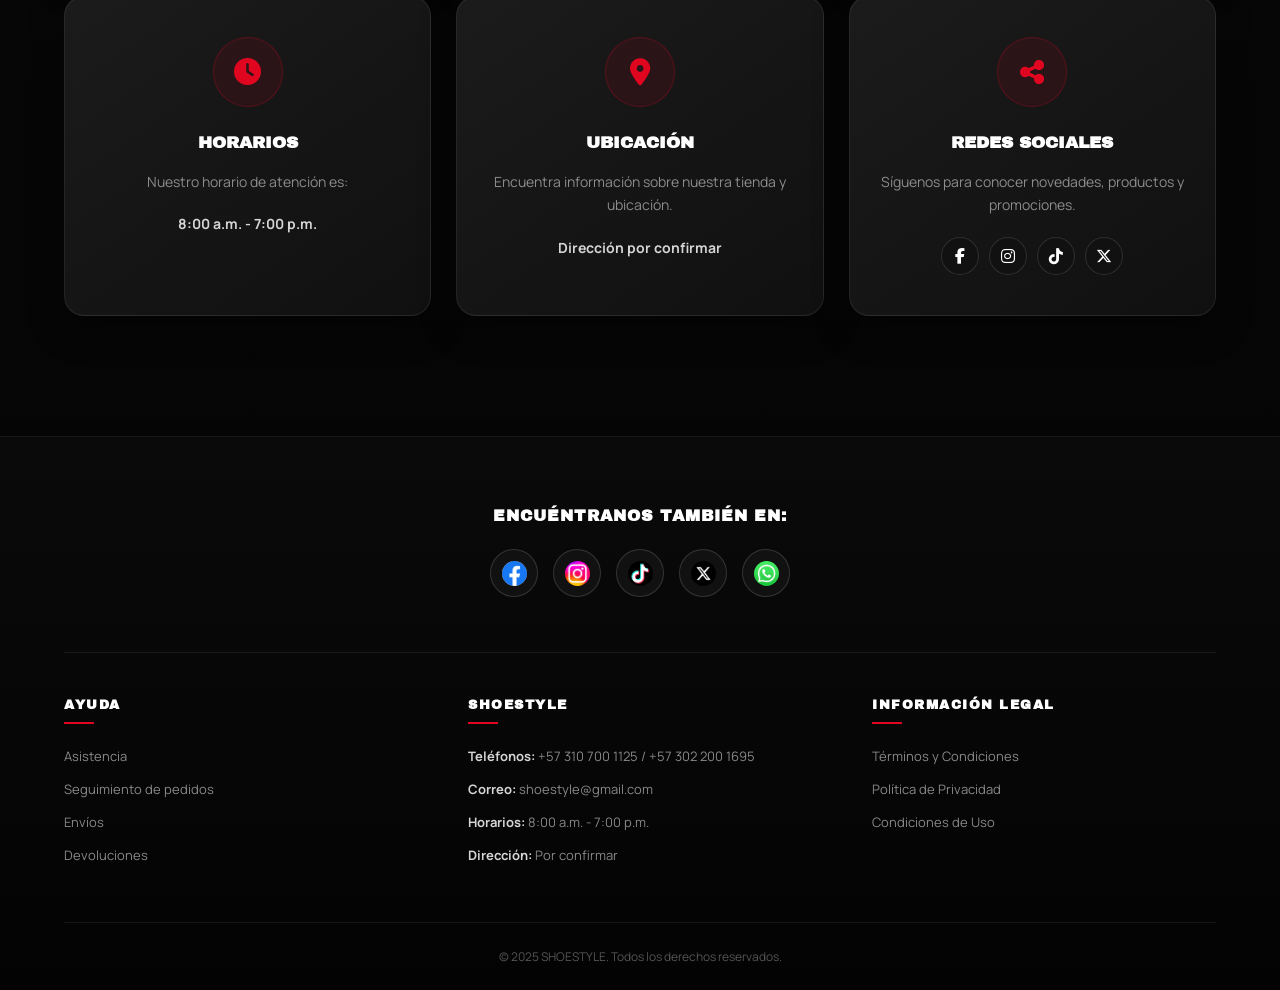
==== commit 91e56779: "Update contactenos.html" ====
--- a/paginas/contactenos.html
+++ b/paginas/contactenos.html
@@ -7,7 +7,7 @@
 
     <title>Contáctenos | SHOESTYLE</title>
 
-    <link rel="stylesheet" href="../CSS/CONTACTENOS.CSS">
+    <link rel="stylesheet" href="../CSS/CONTACTENOS7.CSS">
 
     <!-- Fuentes -->
     <link rel="preconnect" href="https://fonts.googleapis.com">
--- a/CSS/CONTACTENOS7.CSS
+++ b/CSS/CONTACTENOS7.CSS
@@ -0,0 +1,1498 @@
+@import url('https://fonts.googleapis.com/css2?family=Archivo+Black&family=Bebas+Neue&display=swap');
+@import url('https://fonts.googleapis.com/css2?family=Poppins:wght@300;400;500;600;700;800&display=swap');
+@import url('https://fonts.googleapis.com/css2?family=Manrope:wght@200..800&display=swap');
+
+
+/* =========================================================
+   VARIABLES
+========================================================= */
+
+:root {
+
+    --rojo: #e10620;
+    --rojo-brillante: #ff2e2e;
+
+    --fondo: #050505;
+    --fondo-2: #0d0d0d;
+    --fondo-3: #151515;
+
+    --blanco: #ffffff;
+
+    --gris-claro: #c7c7c7;
+    --gris: #8c8c8c;
+
+    --borde: rgba(255,255,255,0.08);
+
+    --borde-hover:
+        rgba(225,6,32,0.65);
+}
+
+
+/* =========================================================
+   RESET
+========================================================= */
+
+* {
+    margin: 0;
+    padding: 0;
+    box-sizing: border-box;
+}
+
+html {
+    scroll-behavior: smooth;
+}
+
+body {
+
+    background: var(--fondo);
+
+    color: var(--blanco);
+
+    font-family: 'Manrope', sans-serif;
+
+    overflow-x: hidden;
+}
+
+a {
+    text-decoration: none;
+}
+
+button {
+    font-family: inherit;
+}
+
+
+/* =========================================================
+   CONTENEDOR
+========================================================= */
+
+#contenedor {
+
+    width: 100%;
+
+    min-height: 100vh;
+
+    background: var(--fondo);
+}
+
+
+/* =========================================================
+   BANNER
+========================================================= */
+
+.banner-portada {
+
+    position: relative;
+
+    width: 100%;
+    height: 100vh;
+
+    display: flex;
+
+    flex-direction: column;
+
+    justify-content: space-between;
+
+    align-items: center;
+
+    overflow: hidden;
+}
+
+
+/* IMAGEN */
+
+.imagen-banner {
+
+    position: absolute;
+
+    inset: 0;
+
+    width: 100%;
+    height: 100%;
+
+    z-index: 0;
+}
+
+.imagen-banner img {
+
+    width: 100%;
+    height: 100%;
+
+    object-fit: cover;
+
+    display: block;
+}
+
+
+/* OSCURECER */
+
+.capa-oscura {
+
+    position: absolute;
+
+    inset: 0;
+
+    background:
+        radial-gradient(
+            circle,
+            rgba(0,0,0,0.35) 0%,
+            rgba(0,0,0,0.85) 100%
+        );
+
+    z-index: 1;
+}
+
+
+/* =========================================================
+   TOP BAR
+========================================================= */
+
+.top-bar {
+
+    position: relative;
+
+    z-index: 100;
+
+    width: 100%;
+
+    min-height: 90px;
+
+    padding: 0 6%;
+
+    display: flex;
+
+    align-items: center;
+
+    justify-content: space-between;
+
+    border-bottom:
+        1px solid rgba(255,255,255,0.12);
+
+    background:
+        rgba(0,0,0,0.25);
+
+    backdrop-filter: blur(10px);
+}
+
+
+/* =========================================================
+   LOGO
+========================================================= */
+
+.logo {
+
+    color: white;
+
+    font-size: 1.5rem;
+
+    letter-spacing: 1px;
+
+    font-family:
+        'Impact',
+        'Arial Black',
+        sans-serif;
+
+    flex-shrink: 0;
+}
+
+.logo-rojo {
+    color: var(--rojo);
+}
+
+
+/* =========================================================
+   NAVEGACIÓN PC
+========================================================= */
+
+.navegacion ul {
+
+    display: flex;
+
+    align-items: center;
+
+    gap: 30px;
+
+    list-style: none;
+}
+
+.navegacion ul li a {
+
+    position: relative;
+
+    color: #b3b3b3;
+
+    font-family: 'Poppins', sans-serif;
+
+    font-size: 0.85rem;
+
+    font-weight: 600;
+
+    letter-spacing: 0.7px;
+
+    white-space: nowrap;
+
+    transition:
+        color 0.3s ease;
+}
+
+.navegacion ul li a:hover {
+
+    color: white;
+}
+
+
+/* ACTIVO */
+
+.navegacion ul li a.activo {
+
+    color: white;
+}
+
+.navegacion ul li a.activo::after {
+
+    content: "";
+
+    position: absolute;
+
+    left: 0;
+
+    bottom: -8px;
+
+    width: 100%;
+
+    height: 2px;
+
+    background: var(--rojo);
+
+    box-shadow:
+        0 0 10px rgba(225,6,32,0.7);
+}
+
+
+/* =========================================================
+   ICONOS PC
+========================================================= */
+
+.top-icons {
+
+    display: flex;
+
+    align-items: center;
+
+    gap: 20px;
+
+    flex-shrink: 0;
+}
+
+.icon-link {
+
+    color: white;
+
+    font-size: 1.1rem;
+
+    transition:
+        color 0.3s ease,
+        transform 0.3s ease;
+}
+
+.icon-link:hover {
+
+    color: var(--rojo);
+
+    transform: scale(1.1);
+}
+
+
+/* =========================================================
+   HAMBURGUESA
+========================================================= */
+
+.menu-movil {
+
+    display: none;
+
+    align-items: center;
+
+    justify-content: center;
+
+    width: 40px;
+
+    height: 40px;
+
+    padding: 0;
+
+    border: none;
+
+    outline: none;
+
+    background: transparent;
+
+    color: white;
+
+    font-size: 22px;
+
+    cursor: pointer;
+
+    z-index: 100002;
+
+    flex-shrink: 0;
+}
+
+.menu-movil:hover {
+    color: var(--rojo);
+}
+
+
+/* =========================================================
+   HERO
+========================================================= */
+
+.contenido-centro {
+
+    position: relative;
+
+    z-index: 10;
+
+    width: min(900px, 100%);
+
+    padding: 0 20px;
+
+    text-align: center;
+
+    margin-top: -40px;
+
+    animation:
+        aparecerHero 1s ease forwards;
+}
+
+@keyframes aparecerHero {
+
+    from {
+
+        opacity: 0;
+
+        transform:
+            translateY(25px);
+    }
+
+    to {
+
+        opacity: 1;
+
+        transform:
+            translateY(0);
+    }
+}
+
+
+/* ETIQUETA */
+
+.etiqueta-hero {
+
+    margin-bottom: 18px;
+
+    color: var(--rojo);
+
+    font-family: 'Poppins', sans-serif;
+
+    font-size: 13px;
+
+    letter-spacing: 4px;
+}
+
+
+/* TITULO */
+
+.titulo-hero {
+
+    font-family:
+        'Impact',
+        'Arial Black',
+        sans-serif;
+
+    font-size:
+        clamp(3rem, 7vw, 6rem);
+
+    line-height: 0.95;
+
+    letter-spacing: 4px;
+
+    text-transform: uppercase;
+}
+
+.titulo-hero::after {
+
+    content: "";
+
+    display: block;
+
+    width: 80px;
+
+    height: 4px;
+
+    margin: 25px auto 0;
+
+    background:
+        linear-gradient(
+            90deg,
+            var(--rojo),
+            var(--rojo-brillante)
+        );
+}
+
+
+/* SUBTITULO */
+
+.subtitulo {
+
+    margin-top: 25px;
+
+    color: #cccccc;
+
+    font-family: 'Manrope', sans-serif;
+
+    font-size:
+        clamp(0.9rem, 2vw, 1.1rem);
+
+    line-height: 1.6;
+}
+
+
+/* =========================================================
+   SCROLL
+========================================================= */
+
+.scroll-indicator {
+
+    position: absolute;
+
+    bottom: 20px;
+
+    z-index: 10;
+
+    opacity: 0.7;
+}
+
+.mouse {
+
+    width: 24px;
+
+    height: 40px;
+
+    border:
+        2px solid white;
+
+    border-radius: 20px;
+
+    display: flex;
+
+    justify-content: center;
+
+    padding-top: 8px;
+}
+
+.rueda {
+
+    width: 4px;
+
+    height: 8px;
+
+    background: var(--rojo);
+
+    border-radius: 2px;
+
+    animation:
+        encoger-rueda 1.5s infinite;
+}
+
+@keyframes encoger-rueda {
+
+    0% {
+
+        opacity: 1;
+
+        transform:
+            translateY(0);
+    }
+
+    100% {
+
+        opacity: 0;
+
+        transform:
+            translateY(10px);
+    }
+}
+
+
+/* =========================================================
+   MAIN
+========================================================= */
+
+main {
+
+    width: 100%;
+
+    padding:
+        100px 5% 120px;
+
+    background:
+        linear-gradient(
+            180deg,
+            #080808 0%,
+            #050505 100%
+        );
+}
+
+.contacto {
+
+    width: min(1350px, 100%);
+
+    margin: auto;
+
+    text-align: center;
+}
+
+
+/* TITULO */
+
+.contacto h2 {
+
+    font-family:
+        'Archivo Black',
+        'Arial Black',
+        sans-serif;
+
+    font-size:
+        clamp(2.3rem, 5vw, 4rem);
+
+    line-height: 1.05;
+}
+
+.contacto h2::after {
+
+    content: "";
+
+    display: block;
+
+    width: 60px;
+
+    height: 3px;
+
+    margin: 22px auto 0;
+
+    background: var(--rojo);
+}
+
+
+/* DESCRIPCIÓN */
+
+.descripcion-contacto {
+
+    width: min(750px, 100%);
+
+    margin: 25px auto 65px;
+
+    color: var(--gris-claro);
+
+    font-size: 16px;
+
+    line-height: 1.8;
+}
+
+
+/* =========================================================
+   GRID CONTACTO
+========================================================= */
+
+.contacto-grid {
+
+    width: min(1250px, 100%);
+
+    margin: auto;
+
+    display: grid;
+
+    grid-template-columns:
+        repeat(3, 1fr);
+
+    gap: 25px;
+}
+
+
+/* =========================================================
+   TARJETAS
+========================================================= */
+
+.contacto-card {
+
+    min-height: 310px;
+
+    padding: 40px 30px;
+
+    display: flex;
+
+    flex-direction: column;
+
+    align-items: center;
+
+    text-align: center;
+
+    background:
+        linear-gradient(
+            145deg,
+            #1b1b1b,
+            #101010
+        );
+
+    border:
+        1px solid var(--borde);
+
+    border-radius: 20px;
+
+    box-shadow:
+        0 12px 35px rgba(0,0,0,0.35);
+
+    transition:
+        transform 0.35s ease,
+        border-color 0.35s ease,
+        box-shadow 0.35s ease;
+}
+
+.contacto-card:hover {
+
+    transform:
+        translateY(-10px);
+
+    border-color:
+        var(--borde-hover);
+
+    box-shadow:
+        0 20px 45px rgba(0,0,0,0.5),
+        0 0 25px rgba(225,6,32,0.08);
+}
+
+
+/* =========================================================
+   ICONOS
+========================================================= */
+
+.contacto-icono {
+
+    width: 70px;
+
+    height: 70px;
+
+    display: flex;
+
+    align-items: center;
+
+    justify-content: center;
+
+    margin-bottom: 25px;
+
+    border-radius: 50%;
+
+    background:
+        rgba(225,6,32,0.10);
+
+    border:
+        1px solid rgba(225,6,32,0.25);
+
+    color: var(--rojo);
+
+    font-size: 27px;
+
+    transition:
+        transform 0.3s ease,
+        background 0.3s ease;
+}
+
+.contacto-card:hover .contacto-icono {
+
+    transform:
+        scale(1.08);
+
+    background:
+        rgba(225,6,32,0.18);
+}
+
+
+/* =========================================================
+   TEXTO TARJETAS
+========================================================= */
+
+.contacto-card h3 {
+
+    margin-bottom: 15px;
+
+    color: white;
+
+    font-family:
+        'Archivo Black',
+        'Arial Black',
+        sans-serif;
+
+    font-size: 17px;
+
+    line-height: 1.3;
+}
+
+.contacto-card p {
+
+    margin-bottom: 20px;
+
+    color: var(--gris);
+
+    font-size: 14px;
+
+    line-height: 1.7;
+}
+
+.contacto-card > a {
+
+    margin-top: 5px;
+
+    color: var(--rojo);
+
+    font-family: 'Poppins', sans-serif;
+
+    font-size: 13px;
+
+    font-weight: 600;
+
+    transition:
+        color 0.3s ease,
+        transform 0.3s ease;
+}
+
+.contacto-card > a:hover {
+
+    color: #ff4b4b;
+
+    transform:
+        translateY(-2px);
+}
+
+.contacto-card strong {
+
+    color: #d5d5d5;
+
+    font-size: 14px;
+
+    line-height: 1.6;
+}
+
+
+/* =========================================================
+   MINI REDES
+========================================================= */
+
+.mini-redes {
+
+    display: flex;
+
+    gap: 10px;
+
+    margin-top: auto;
+}
+
+.mini-redes a {
+
+    width: 38px;
+
+    height: 38px;
+
+    display: flex;
+
+    align-items: center;
+
+    justify-content: center;
+
+    border:
+        1px solid rgba(255,255,255,0.12);
+
+    border-radius: 50%;
+
+    background: #111;
+
+    color: white;
+
+    transition:
+        transform 0.3s ease,
+        color 0.3s ease,
+        border-color 0.3s ease;
+}
+
+.mini-redes a:hover {
+
+    transform:
+        translateY(-4px);
+
+    color: var(--rojo);
+
+    border-color:
+        var(--rojo);
+}
+
+
+/* =========================================================
+   FOOTER
+========================================================= */
+
+footer {
+
+    width: 100%;
+
+    padding:
+        70px 5% 25px;
+
+    background:
+        linear-gradient(
+            180deg,
+            #0a0a0a,
+            #030303
+        );
+
+    border-top:
+        1px solid rgba(255,255,255,0.08);
+
+    text-align: center;
+}
+
+
+/* REDES */
+
+.redes-sociales {
+
+    margin-bottom: 55px;
+}
+
+.redes-sociales h3 {
+
+    margin-bottom: 25px;
+
+    font-family:
+        'Archivo Black',
+        sans-serif;
+
+    font-size: 16px;
+
+    letter-spacing: 1px;
+}
+
+.iconos-redes {
+
+    display: flex;
+
+    justify-content: center;
+
+    gap: 15px;
+}
+
+.iconos-redes a {
+
+    width: 48px;
+
+    height: 48px;
+
+    display: flex;
+
+    align-items: center;
+
+    justify-content: center;
+
+    border:
+        1px solid rgba(255,255,255,0.15);
+
+    border-radius: 50%;
+
+    background: #111;
+
+    transition:
+        transform 0.3s ease,
+        border-color 0.3s ease,
+        background 0.3s ease;
+}
+
+.iconos-redes a:hover {
+
+    transform:
+        translateY(-5px);
+
+    border-color:
+        var(--rojo);
+
+    background: #181818;
+}
+
+.iconos-redes img {
+
+    width: 25px;
+
+    height: 25px;
+
+    object-fit: contain;
+
+    border-radius: 50%;
+}
+
+
+/* FOOTER INFO */
+
+.footer-info {
+
+    width: min(1250px, 100%);
+
+    margin: auto;
+
+    padding: 45px 0;
+
+    display: grid;
+
+    grid-template-columns:
+        repeat(3, 1fr);
+
+    gap: 60px;
+
+    text-align: left;
+
+    border-top:
+        1px solid rgba(255,255,255,0.07);
+
+    border-bottom:
+        1px solid rgba(255,255,255,0.07);
+}
+
+.footer-info h4 {
+
+    margin-bottom: 22px;
+
+    font-family:
+        'Archivo Black',
+        sans-serif;
+
+    font-size: 13px;
+
+    letter-spacing: 1.5px;
+}
+
+.footer-info h4::after {
+
+    content: "";
+
+    display: block;
+
+    width: 30px;
+
+    height: 2px;
+
+    margin-top: 10px;
+
+    background: var(--rojo);
+}
+
+.footer-info ul {
+
+    list-style: none;
+}
+
+.footer-info li {
+
+    margin-bottom: 12px;
+
+    color: #888;
+
+    font-size: 13px;
+
+    line-height: 1.6;
+}
+
+.footer-info li strong {
+
+    color: #d5d5d5;
+}
+
+.footer-info li a {
+
+    color: #888;
+
+    transition:
+        color 0.3s ease;
+}
+
+.footer-info li a:hover {
+
+    color: var(--rojo);
+}
+
+
+/* COPYRIGHT */
+
+.copyright {
+
+    padding-top: 25px;
+}
+
+.copyright p {
+
+    color: #555;
+
+    font-size: 12px;
+}
+
+
+/* =========================================================
+   TABLETS
+========================================================= */
+
+@media (max-width: 1200px) {
+
+    .top-bar {
+
+        padding:
+            0 3%;
+    }
+
+    .navegacion ul {
+
+        gap: 12px;
+    }
+
+    .navegacion ul li a {
+
+        font-size: 0.62rem;
+
+        letter-spacing: 0.2px;
+    }
+
+    .top-icons {
+
+        gap: 12px;
+    }
+
+    .contacto-grid {
+
+        grid-template-columns:
+            repeat(2, 1fr);
+    }
+}
+
+
+/* =========================================================
+   TABLETS + CELULARES
+========================================================= */
+
+@media (max-width: 800px) {
+
+    .top-bar {
+
+        min-height: 65px;
+
+        height: 65px;
+
+        padding: 0 16px;
+
+        z-index: 100000;
+    }
+
+    .logo {
+
+        font-size: 1rem;
+
+        white-space: nowrap;
+    }
+
+
+    /* OCULTAR NAV NORMAL */
+
+    .navegacion {
+
+        display: none !important;
+    }
+
+
+    /* OCULTAR ICONOS */
+
+    .top-icons {
+
+        display: none !important;
+    }
+
+
+    /* MOSTRAR HAMBURGUESA */
+
+    .menu-movil {
+
+        display: flex !important;
+    }
+
+
+    /* =====================================================
+       MENÚ ABIERTO
+    ====================================================== */
+
+    .navegacion.activo {
+
+        display: block !important;
+
+        position: fixed !important;
+
+        top: 70px;
+
+        left: 10px;
+
+        right: 10px;
+
+        width: auto;
+
+        max-height:
+            calc(100vh - 80px);
+
+        overflow-y: auto;
+
+        padding: 8px;
+
+        background:
+            rgba(10,10,10,0.98);
+
+        border:
+            1px solid rgba(255,255,255,0.12);
+
+        border-radius: 14px;
+
+        box-shadow:
+            0 20px 50px rgba(0,0,0,0.8);
+
+        backdrop-filter:
+            blur(15px);
+
+        z-index: 100001;
+    }
+
+
+    .navegacion.activo ul {
+
+        display: flex !important;
+
+        flex-direction: column;
+
+        width: 100%;
+
+        gap: 0;
+
+        margin: 0;
+
+        padding: 0;
+
+        list-style: none;
+    }
+
+
+    .navegacion.activo ul li {
+
+        display: block;
+
+        width: 100%;
+
+        margin: 0;
+
+        padding: 0;
+    }
+
+
+    .navegacion.activo ul li a {
+
+        display: block;
+
+        width: 100%;
+
+        padding: 12px 10px;
+
+        color: #c7c7c7;
+
+        font-family:
+            'Poppins',
+            sans-serif;
+
+        font-size: 0.75rem;
+
+        font-weight: 600;
+
+        line-height: 1.2;
+
+        border-bottom:
+            1px solid rgba(255,255,255,0.07);
+
+        transition:
+            color 0.2s ease,
+            background 0.2s ease;
+    }
+
+
+    .navegacion.activo ul li:last-child a {
+
+        border-bottom: none;
+    }
+
+
+    .navegacion.activo ul li a:hover {
+
+        color: white;
+
+        background:
+            rgba(255,255,255,0.05);
+    }
+
+
+    /* HERO */
+
+    .contenido-centro {
+
+        margin-top: -20px;
+    }
+
+    .titulo-hero {
+
+        font-size:
+            clamp(3rem, 14vw, 4.5rem);
+    }
+
+
+    /* CONTACTO */
+
+    main {
+
+        padding:
+            70px 20px 80px;
+    }
+
+    .contacto-grid {
+
+        grid-template-columns:
+            1fr 1fr;
+    }
+
+
+    /* FOOTER */
+
+    .footer-info {
+
+        grid-template-columns:
+            1fr;
+
+        text-align: center;
+
+        gap: 35px;
+    }
+
+    .footer-info h4::after {
+
+        margin-left: auto;
+
+        margin-right: auto;
+    }
+
+    .iconos-redes {
+
+        gap: 10px;
+    }
+
+    .iconos-redes a {
+
+        width: 42px;
+
+        height: 42px;
+    }
+}
+
+
+/* =========================================================
+   CELULARES
+========================================================= */
+
+@media (max-width: 600px) {
+
+    .top-bar {
+
+        min-height: 60px;
+
+        height: 60px;
+
+        padding:
+            0 12px;
+    }
+
+    .logo {
+
+        font-size: 0.9rem;
+    }
+
+    .menu-movil {
+
+        width: 38px;
+
+        height: 38px;
+
+        font-size: 21px;
+    }
+
+
+    .navegacion.activo {
+
+        top: 65px;
+
+        left: 8px;
+
+        right: 8px;
+
+        max-height:
+            calc(100vh - 75px);
+
+        padding: 7px;
+    }
+
+    .navegacion.activo ul li a {
+
+        padding:
+            11px 9px;
+
+        font-size:
+            0.72rem;
+    }
+
+
+    /* HERO */
+
+    .titulo-hero {
+
+        font-size: 3.2rem;
+
+        letter-spacing: 2px;
+    }
+
+    .etiqueta-hero {
+
+        font-size: 11px;
+
+        letter-spacing: 3px;
+    }
+
+    .subtitulo {
+
+        font-size: 13px;
+    }
+
+
+    /* CONTACTO */
+
+    .contacto h2 {
+
+        font-size: 2.2rem;
+    }
+
+    .descripcion-contacto {
+
+        font-size: 14px;
+
+        margin-bottom: 45px;
+    }
+
+    .contacto-grid {
+
+        grid-template-columns: 1fr;
+
+        gap: 18px;
+    }
+
+    .contacto-card {
+
+        min-height: 290px;
+
+        padding:
+            35px 25px;
+    }
+}
+
+
+/* =========================================================
+   CELULARES PEQUEÑOS
+========================================================= */
+
+@media (max-width: 380px) {
+
+    .top-bar {
+
+        min-height: 55px;
+
+        height: 55px;
+
+        padding:
+            0 10px;
+    }
+
+    .logo {
+
+        font-size: 0.82rem;
+    }
+
+    .menu-movil {
+
+        width: 36px;
+
+        height: 36px;
+
+        font-size: 20px;
+    }
+
+    .navegacion.activo {
+
+        top: 60px;
+
+        left: 6px;
+
+        right: 6px;
+
+        max-height:
+            calc(100vh - 68px);
+
+        padding: 6px;
+    }
+
+    .navegacion.activo ul li a {
+
+        padding:
+            10px 8px;
+
+        font-size:
+            0.68rem;
+    }
+
+    .titulo-hero {
+
+        font-size: 2.7rem;
+    }
+}
+
+
+/* =========================================================
+   PC
+========================================================= */
+
+@media (min-width: 801px) {
+
+    .menu-movil {
+
+        display: none !important;
+    }
+
+    .navegacion {
+
+        display: block !important;
+    }
+
+    .top-icons {
+
+        display: flex !important;
+    }
+}
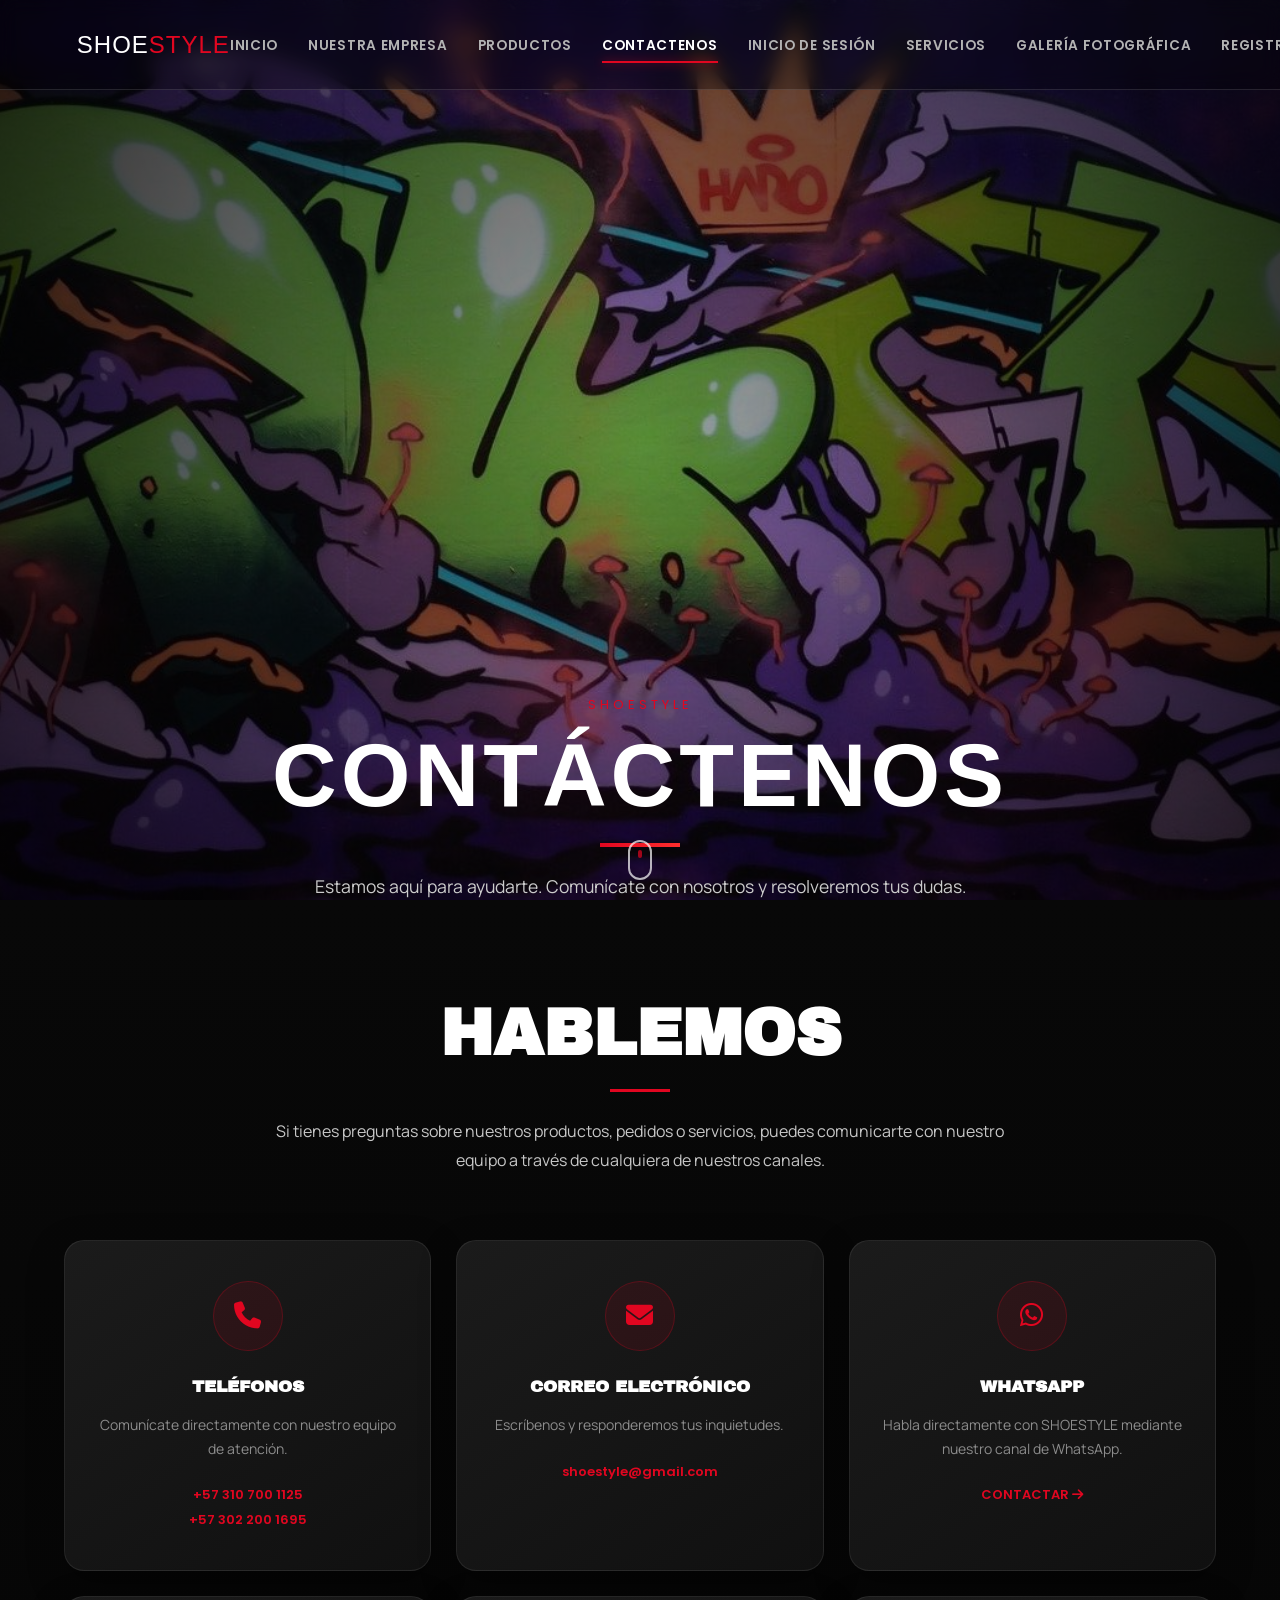
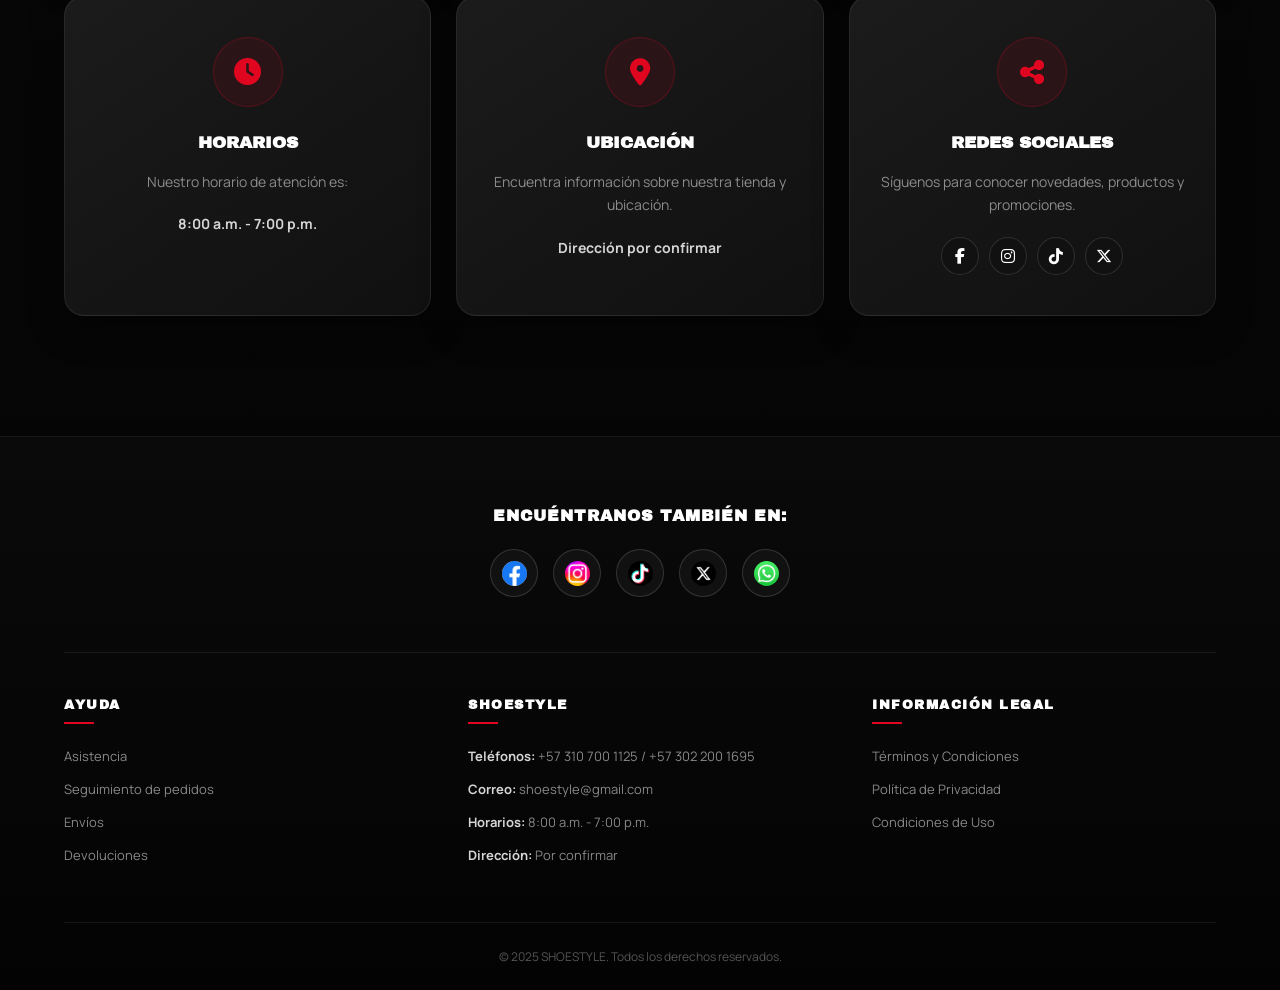
==== commit 7d45d923: "Update contactenos.html" ====
--- a/paginas/contactenos.html
+++ b/paginas/contactenos.html
@@ -42,7 +42,7 @@
         <div class="imagen-banner">
 
             <img
-                src="../imagenes/BANNER-CONTACTENOS.jpg"
+                src="../imagenes/descarga (1).jpg"
                 alt="Banner de contacto">
 
             <div class="capa-oscura"></div>
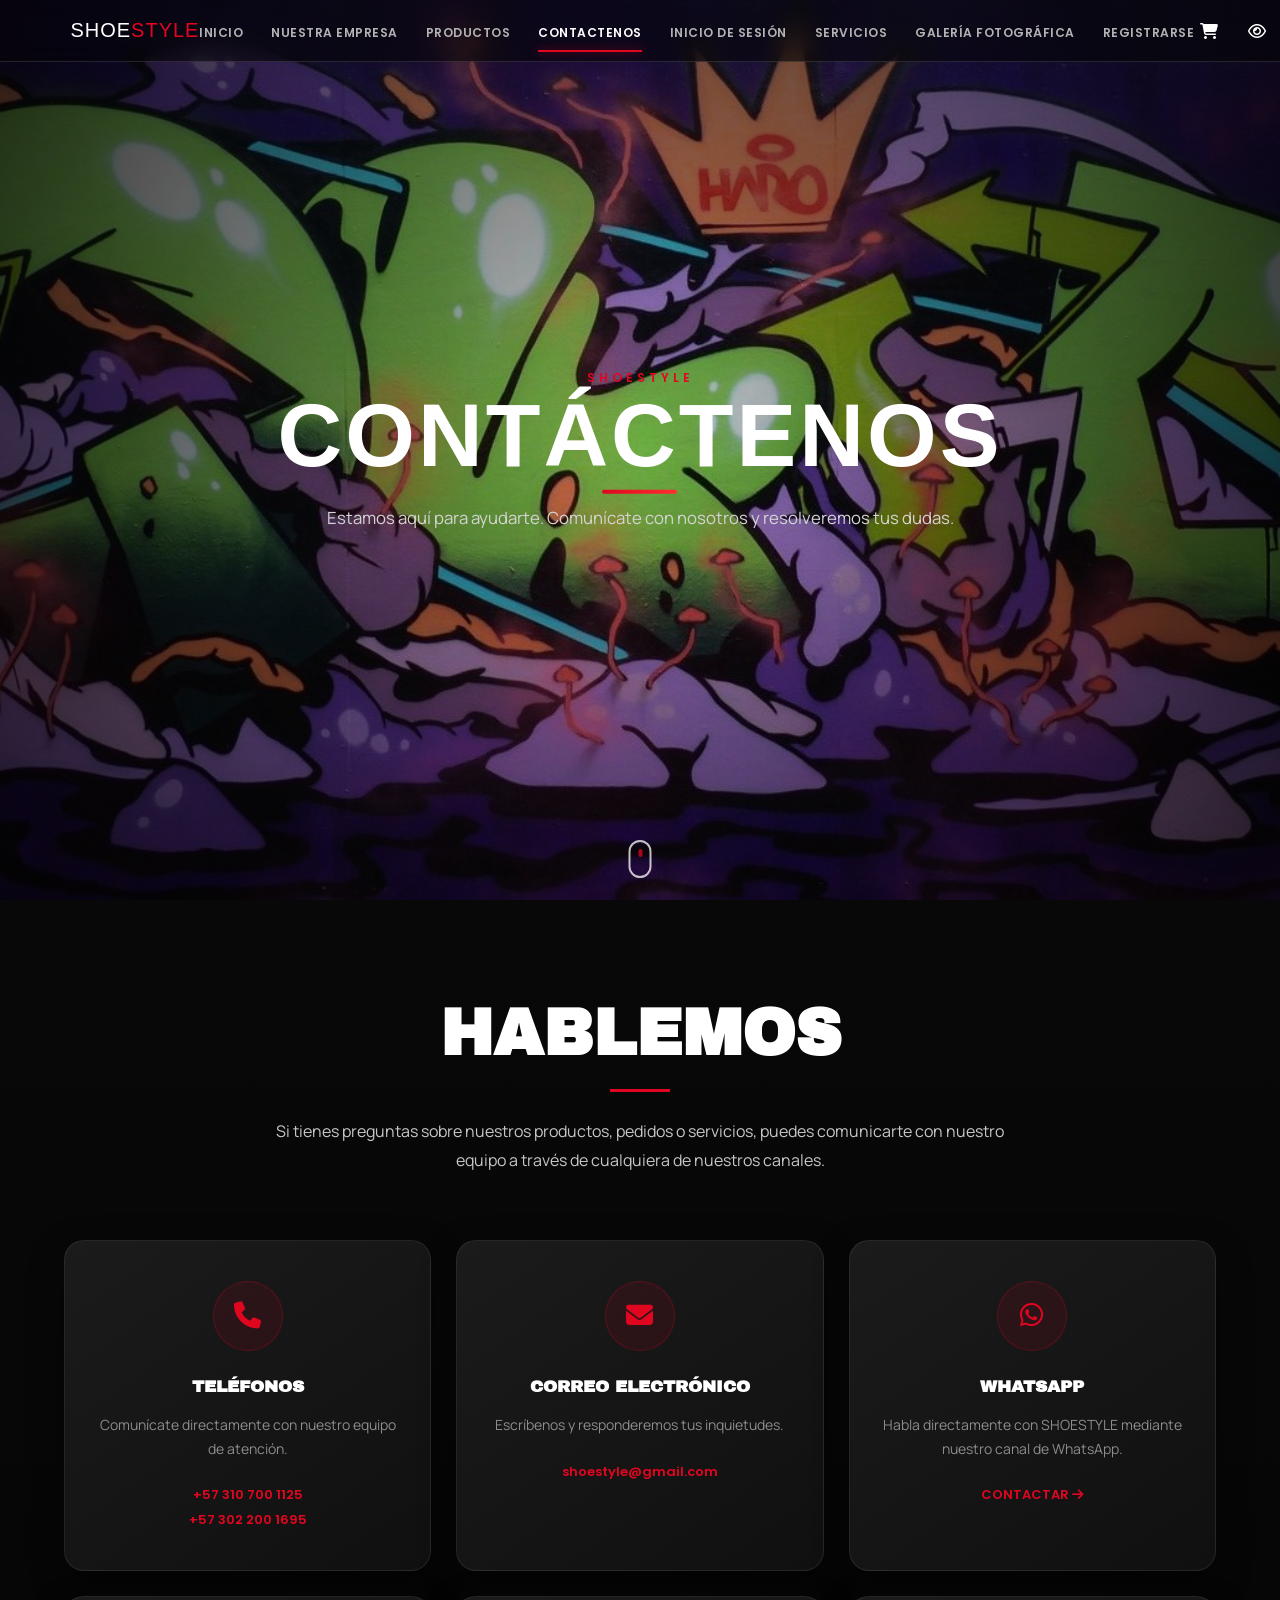
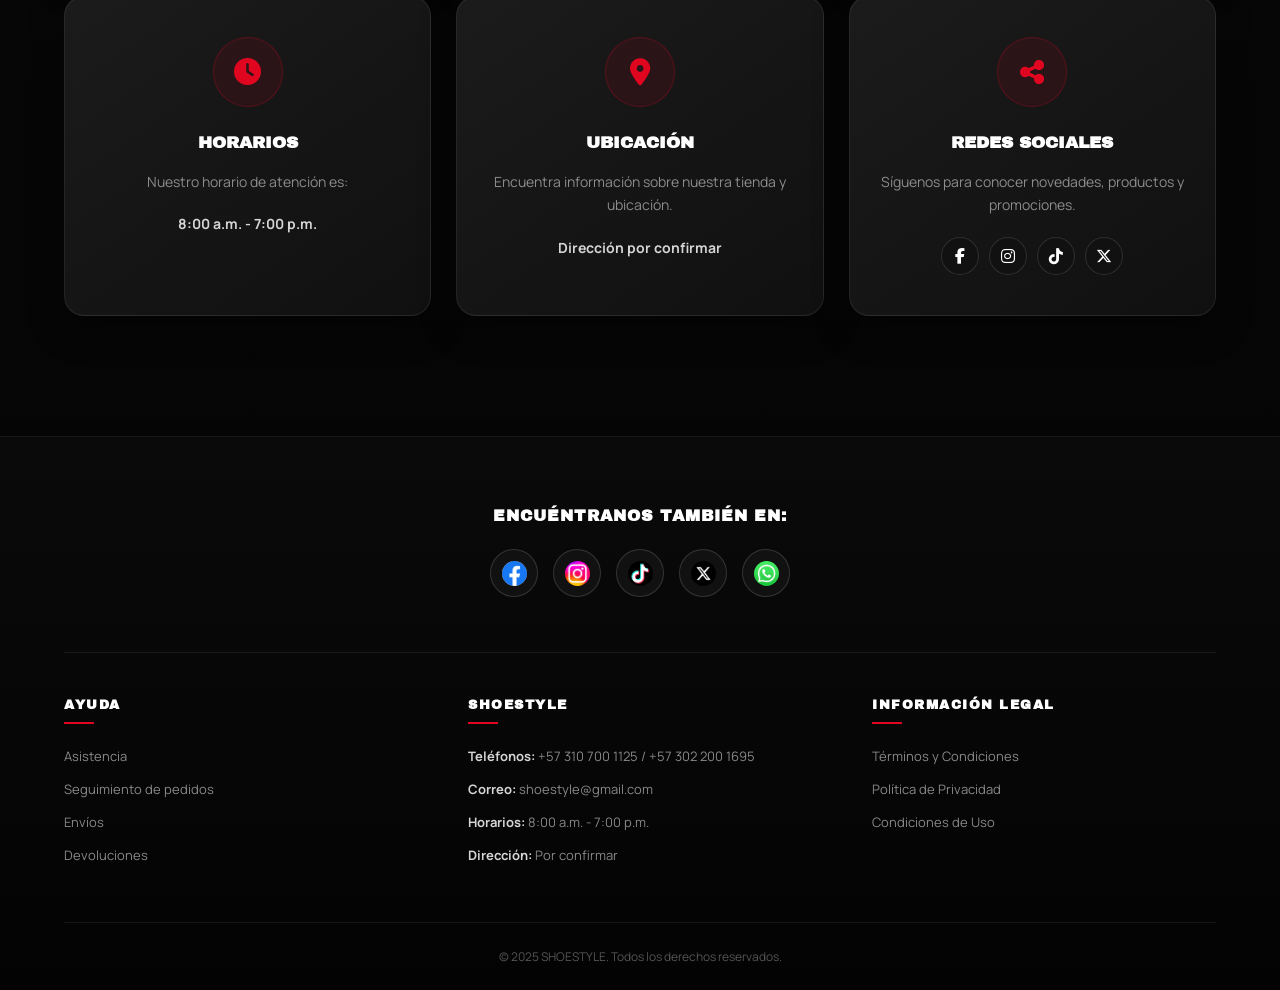
==== commit 5dc5924f: "Update print statement from 'Hello' to 'Goodbye'" ====
--- a/paginas/contactenos.html
+++ b/paginas/contactenos.html
@@ -9,22 +9,33 @@
 
     <link rel="stylesheet" href="../CSS/CONTACTENOS7.CSS">
 
-    <!-- Fuentes -->
+    <!-- =====================================================
+         FUENTES
+    ====================================================== -->
+
     <link rel="preconnect" href="https://fonts.googleapis.com">
     <link rel="preconnect" href="https://fonts.gstatic.com" crossorigin>
 
-    <link href="https://fonts.googleapis.com/css2?family=Archivo+Black&family=Bebas+Neue&display=swap"
+    <link
+        href="https://fonts.googleapis.com/css2?family=Archivo+Black&family=Bebas+Neue&display=swap"
         rel="stylesheet">
 
-    <link href="https://fonts.googleapis.com/css2?family=Poppins:wght@300;400;500;600;700;800&display=swap"
+    <link
+        href="https://fonts.googleapis.com/css2?family=Poppins:wght@300;400;500;600;700;800&display=swap"
         rel="stylesheet">
 
-    <link href="https://fonts.googleapis.com/css2?family=Manrope:wght@200..800&display=swap"
+    <link
+        href="https://fonts.googleapis.com/css2?family=Manrope:wght@200..800&display=swap"
         rel="stylesheet">
 
-    <!-- Font Awesome -->
-    <link rel="stylesheet"
+    <!-- =====================================================
+         FONT AWESOME
+    ====================================================== -->
+
+    <link
+        rel="stylesheet"
         href="https://cdnjs.cloudflare.com/ajax/libs/font-awesome/6.5.1/css/all.min.css">
+
 </head>
 
 
@@ -39,6 +50,9 @@
 
     <header class="banner-portada">
 
+
+        <!-- IMAGEN -->
+
         <div class="imagen-banner">
 
             <img
@@ -56,103 +70,128 @@
 
         <div class="top-bar">
 
+
+            <!-- LOGO -->
+
             <a href="../index.php" class="logo">
+
                 SHOE<span class="logo-rojo">STYLE</span>
+
             </a>
 
 
-            <!-- NAVEGACIÓN -->
-
-            <nav class="navegacion">
-
-                <ul>
-
-                    <li>
-                        <a href="../index.php">
-                            INICIO
-                        </a>
-                    </li>
-
-                    <li>
-                        <a href="../paginas/nuestra empresa.html">
-                            NUESTRA EMPRESA
-                        </a>
-                    </li>
-
-                    <li>
-                        <a href="../paginas/productos.php">
-                            PRODUCTOS
-                        </a>
-                    </li>
-
-                    <li>
-                        <a href="../paginas/contactenos.html"
-                           class="activo">
-                            CONTACTENOS
-                        </a>
-                    </li>
-
-                    <li>
-                        <a href="../paginas/inicio de sesion.html">
-                            INICIO DE SESIÓN
-                        </a>
-                    </li>
-
-                    <li>
-                        <a href="../paginas/servicios.html">
-                            SERVICIOS
-                        </a>
-                    </li>
-
-                    <li>
-                        <a href="../paginas/galeria fotografica.html">
-                            GALERÍA FOTOGRÁFICA
-                        </a>
-                    </li>
-
-                    <li>
-                        <a href="../paginas/registrarse.html">
-                            REGISTRARSE
-                        </a>
-                    </li>
-
-                </ul>
-
-            </nav>
-
-
-            <!-- ICONOS SOLO PC -->
-
-            <div class="top-icons">
-
-                <a href="#" class="icon-link">
-                    <i class="fa-solid fa-cart-shopping"></i>
-                </a>
-
-                <a href="#" class="icon-link">
-                    <i class="fa-regular fa-eye"></i>
-                </a>
-
-            </div>
-
-
-            <!-- HAMBURGUESA -->
+            <!-- =================================================
+                 MENÚ HAMBURGUESA
+            ================================================== -->
 
             <button
                 class="menu-movil"
                 type="button"
                 aria-label="Abrir menú"
-                aria-expanded="false">
+                aria-expanded="false"
+                aria-controls="menu-principal">
 
                 <i class="fa-solid fa-bars"></i>
 
             </button>
 
+
+            <!-- =================================================
+                 NAVEGACIÓN
+            ================================================== -->
+
+            <nav
+                class="navegacion"
+                id="menu-principal">
+
+                <ul>
+
+                    <li>
+                        <a href="../index.php">
+                            INICIO
+                        </a>
+                    </li>
+
+                    <li>
+                        <a href="../paginas/nuestra empresa.html">
+                            NUESTRA EMPRESA
+                        </a>
+                    </li>
+
+                    <li>
+                        <a href="../paginas/productos.php">
+                            PRODUCTOS
+                        </a>
+                    </li>
+
+                    <li>
+                        <a
+                            href="../paginas/contactenos.html"
+                            class="activo">
+                            CONTACTENOS
+                        </a>
+                    </li>
+
+                    <li>
+                        <a href="../paginas/inicio de sesion.html">
+                            INICIO DE SESIÓN
+                        </a>
+                    </li>
+
+                    <li>
+                        <a href="../paginas/servicios.html">
+                            SERVICIOS
+                        </a>
+                    </li>
+
+                    <li>
+                        <a href="../paginas/galeria fotografica.html">
+                            GALERÍA FOTOGRÁFICA
+                        </a>
+                    </li>
+
+                    <li>
+                        <a href="../paginas/registrarse.html">
+                            REGISTRARSE
+                        </a>
+                    </li>
+
+                </ul>
+
+            </nav>
+
+
+            <!-- =================================================
+                 ICONOS
+            ================================================== -->
+
+            <div class="top-icons">
+
+                <a
+                    href="#"
+                    class="icon-link"
+                    aria-label="Carrito">
+
+                    <i class="fa-solid fa-cart-shopping"></i>
+
+                </a>
+
+                <a
+                    href="#"
+                    class="icon-link"
+                    aria-label="Visitas">
+
+                    <i class="fa-regular fa-eye"></i>
+
+                </a>
+
+            </div>
+
         </div>
 
 
         <!-- =================================================
-             HERO
+             CONTENIDO HERO
         ================================================== -->
 
         <div class="contenido-centro">
@@ -173,18 +212,34 @@
         </div>
 
 
-        <!-- SCROLL -->
+        <!-- =================================================
+             LEMA
+        ================================================== -->
+
+        <div class="lema-centro">
+
+            <p>
+                TU ESTILO EMPIEZA POR LOS PIES
+            </p>
+
+        </div>
+
+
+        <!-- =================================================
+             SCROLL
+        ================================================== -->
 
         <div class="scroll-indicator">
 
             <div class="mouse">
+
                 <div class="rueda"></div>
+
             </div>
 
         </div>
 
     </header>
-
 
 
     <!-- =====================================================
@@ -208,7 +263,7 @@
 
 
             <!-- =================================================
-                 TARJETAS DE CONTACTO
+                 TARJETAS
             ================================================== -->
 
             <div class="contacto-grid">
@@ -285,7 +340,8 @@
 
                     <a
                         href="https://chat.whatsapp.com/EopjMlzLqiFFMkKOCvCasU?mode=ems_copy_c"
-                        target="_blank">
+                        target="_blank"
+                        rel="noopener noreferrer">
 
                         CONTACTAR
 
@@ -365,13 +421,17 @@
 
                         <a
                             href="https://www.facebook.com/profile.php?id=61575560894613&locale=es_LA"
-                            target="_blank">
+                            target="_blank"
+                            rel="noopener noreferrer"
+                            aria-label="Facebook">
 
                             <i class="fa-brands fa-facebook-f"></i>
 
                         </a>
 
-                        <a href="#">
+                        <a
+                            href="#"
+                            aria-label="Instagram">
 
                             <i class="fa-brands fa-instagram"></i>
 
@@ -379,7 +439,9 @@
 
                         <a
                             href="https://vm.tiktok.com/ZSHtArvgSS6t6-bfRuv/"
-                            target="_blank">
+                            target="_blank"
+                            rel="noopener noreferrer"
+                            aria-label="TikTok">
 
                             <i class="fa-brands fa-tiktok"></i>
 
@@ -387,7 +449,9 @@
 
                         <a
                             href="https://x.com/shoestyle397157"
-                            target="_blank">
+                            target="_blank"
+                            rel="noopener noreferrer"
+                            aria-label="X">
 
                             <i class="fa-brands fa-x-twitter"></i>
 
@@ -402,7 +466,6 @@
         </section>
 
     </main>
-
 
 
     <!-- =====================================================
@@ -411,6 +474,9 @@
 
     <footer>
 
+
+        <!-- REDES -->
+
         <div class="redes-sociales">
 
             <h3>
@@ -419,9 +485,11 @@
 
             <div class="iconos-redes">
 
+
                 <a
                     href="https://www.facebook.com/profile.php?id=61575560894613&locale=es_LA"
-                    target="_blank">
+                    target="_blank"
+                    rel="noopener noreferrer">
 
                     <img
                         src="../imagenes/facebook.png"
@@ -429,6 +497,7 @@
 
                 </a>
 
+
                 <a href="#">
 
                     <img
@@ -437,9 +506,11 @@
 
                 </a>
 
+
                 <a
                     href="https://vm.tiktok.com/ZSHtArvgSS6t6-bfRuv/"
-                    target="_blank">
+                    target="_blank"
+                    rel="noopener noreferrer">
 
                     <img
                         src="../imagenes/tiktok.png"
@@ -447,9 +518,11 @@
 
                 </a>
 
+
                 <a
                     href="https://x.com/shoestyle397157"
-                    target="_blank">
+                    target="_blank"
+                    rel="noopener noreferrer">
 
                     <img
                         src="../imagenes/twitter.png"
@@ -457,9 +530,11 @@
 
                 </a>
 
+
                 <a
                     href="https://chat.whatsapp.com/EopjMlzLqiFFMkKOCvCasU?mode=ems_copy_c"
-                    target="_blank">
+                    target="_blank"
+                    rel="noopener noreferrer">
 
                     <img
                         src="../imagenes/whatsapp.png"
@@ -471,6 +546,8 @@
 
         </div>
 
+
+        <!-- INFORMACIÓN -->
 
         <div class="footer-info">
 
@@ -581,6 +658,8 @@
         </div>
 
 
+        <!-- COPYRIGHT -->
+
         <div class="copyright">
 
             <p>
@@ -601,7 +680,7 @@
 
 <script>
 
-document.addEventListener("DOMContentLoaded", function () {
+document.addEventListener("DOMContentLoaded", () => {
 
     const botonMenu =
         document.querySelector(".menu-movil");
@@ -609,12 +688,22 @@
     const navegacion =
         document.querySelector(".navegacion");
 
-    if (!botonMenu || !navegacion) {
+    const icono =
+        botonMenu?.querySelector("i");
+
+
+    if (!botonMenu || !navegacion || !icono) {
         return;
     }
 
 
-    botonMenu.addEventListener("click", function () {
+    /* =====================================================
+       ABRIR / CERRAR MENÚ
+    ===================================================== */
+
+    botonMenu.addEventListener("click", (evento) => {
+
+        evento.stopPropagation();
 
         const abierto =
             navegacion.classList.toggle("activo");
@@ -626,29 +715,118 @@
         );
 
 
-        const icono =
-            botonMenu.querySelector("i");
-
-
-        if (icono) {
-
-            icono.classList.toggle(
-                "fa-bars",
-                !abierto
+        botonMenu.setAttribute(
+            "aria-label",
+            abierto ? "Cerrar menú" : "Abrir menú"
+        );
+
+
+        if (abierto) {
+
+            icono.classList.remove("fa-bars");
+            icono.classList.add("fa-xmark");
+
+        } else {
+
+            icono.classList.remove("fa-xmark");
+            icono.classList.add("fa-bars");
+
+        }
+
+    });
+
+
+    /* =====================================================
+       CERRAR AL SELECCIONAR UNA OPCIÓN
+    ===================================================== */
+
+    navegacion.querySelectorAll("a").forEach(enlace => {
+
+        enlace.addEventListener("click", () => {
+
+            navegacion.classList.remove("activo");
+
+            icono.classList.remove("fa-xmark");
+            icono.classList.add("fa-bars");
+
+            botonMenu.setAttribute(
+                "aria-expanded",
+                "false"
             );
 
-            icono.classList.toggle(
-                "fa-xmark",
-                abierto
+            botonMenu.setAttribute(
+                "aria-label",
+                "Abrir menú"
             );
 
+        });
+
+    });
+
+
+    /* =====================================================
+       CERRAR AL HACER CLICK FUERA
+    ===================================================== */
+
+    document.addEventListener("click", (evento) => {
+
+        if (
+            navegacion.classList.contains("activo") &&
+            !navegacion.contains(evento.target) &&
+            !botonMenu.contains(evento.target)
+        ) {
+
+            navegacion.classList.remove("activo");
+
+            icono.classList.remove("fa-xmark");
+            icono.classList.add("fa-bars");
+
+            botonMenu.setAttribute(
+                "aria-expanded",
+                "false"
+            );
+
+            botonMenu.setAttribute(
+                "aria-label",
+                "Abrir menú"
+            );
+
         }
 
     });
 
+
+    /* =====================================================
+       CERRAR AL VOLVER A PC
+    ===================================================== */
+
+    window.addEventListener("resize", () => {
+
+        if (window.innerWidth > 850) {
+
+            navegacion.classList.remove("activo");
+
+            icono.classList.remove("fa-xmark");
+            icono.classList.add("fa-bars");
+
+            botonMenu.setAttribute(
+                "aria-expanded",
+                "false"
+            );
+
+            botonMenu.setAttribute(
+                "aria-label",
+                "Abrir menú"
+            );
+
+        }
+
+    });
+
 });
 
 </script>
 
 </body>
+
 </html>
--- a/CSS/CONTACTENOS7.CSS
+++ b/CSS/CONTACTENOS7.CSS
@@ -8,7 +8,6 @@
 ========================================================= */
 
 :root {
-
     --rojo: #e10620;
     --rojo-brillante: #ff2e2e;
 
@@ -21,10 +20,8 @@
     --gris-claro: #c7c7c7;
     --gris: #8c8c8c;
 
-    --borde: rgba(255,255,255,0.08);
-
-    --borde-hover:
-        rgba(225,6,32,0.65);
+    --borde: rgba(255, 255, 255, 0.08);
+    --borde-hover: rgba(225, 6, 32, 0.65);
 }
 
 
@@ -43,9 +40,10 @@
 }
 
 body {
+    margin: 0;
+    padding: 0;
 
     background: var(--fondo);
-
     color: var(--blanco);
 
     font-family: 'Manrope', sans-serif;
@@ -57,7 +55,15 @@
     text-decoration: none;
 }
 
-button {
+img {
+    max-width: 100%;
+    display: block;
+}
+
+button,
+input,
+textarea,
+select {
     font-family: inherit;
 }
 
@@ -67,9 +73,7 @@
 ========================================================= */
 
 #contenedor {
-
     width: 100%;
-
     min-height: 100vh;
 
     background: var(--fondo);
@@ -81,28 +85,26 @@
 ========================================================= */
 
 .banner-portada {
-
     position: relative;
 
     width: 100%;
     height: 100vh;
+    min-height: 600px;
 
     display: flex;
-
     flex-direction: column;
 
-    justify-content: space-between;
-
-    align-items: center;
-
     overflow: hidden;
-}
-
-
-/* IMAGEN */
+
+    color: #ffffff;
+}
+
+
+/* =========================================================
+   IMAGEN DEL BANNER
+========================================================= */
 
 .imagen-banner {
-
     position: absolute;
 
     inset: 0;
@@ -111,32 +113,37 @@
     height: 100%;
 
     z-index: 0;
+
+    overflow: hidden;
 }
 
 .imagen-banner img {
-
     width: 100%;
     height: 100%;
 
     object-fit: cover;
-
-    display: block;
-}
-
-
-/* OSCURECER */
+    object-position: center center;
+}
+
+
+/* =========================================================
+   CAPA OSCURA
+========================================================= */
 
 .capa-oscura {
-
     position: absolute;
 
     inset: 0;
+
+    width: 100%;
+    height: 100%;
 
     background:
         radial-gradient(
-            circle,
-            rgba(0,0,0,0.35) 0%,
-            rgba(0,0,0,0.85) 100%
+            circle at center,
+            rgba(0, 0, 0, 0.20) 0%,
+            rgba(0, 0, 0, 0.50) 45%,
+            rgba(0, 0, 0, 0.82) 100%
         );
 
     z-index: 1;
@@ -144,34 +151,32 @@
 
 
 /* =========================================================
-   TOP BAR
+   HEADER
 ========================================================= */
 
 .top-bar {
-
     position: relative;
 
-    z-index: 100;
+    z-index: 1000;
 
     width: 100%;
-
-    min-height: 90px;
-
-    padding: 0 6%;
+    height: 62px;
+    min-height: 62px;
+
+    padding: 0 5.5%;
 
     display: flex;
-
     align-items: center;
-
     justify-content: space-between;
 
     border-bottom:
-        1px solid rgba(255,255,255,0.12);
+        1px solid rgba(255, 255, 255, 0.12);
 
     background:
-        rgba(0,0,0,0.25);
-
-    backdrop-filter: blur(10px);
+        rgba(5, 5, 5, 0.55);
+
+    backdrop-filter: blur(12px);
+    -webkit-backdrop-filter: blur(12px);
 }
 
 
@@ -180,19 +185,20 @@
 ========================================================= */
 
 .logo {
-
-    color: white;
-
-    font-size: 1.5rem;
-
-    letter-spacing: 1px;
+    flex-shrink: 0;
+
+    color: #ffffff;
 
     font-family:
         'Impact',
         'Arial Black',
         sans-serif;
 
-    flex-shrink: 0;
+    font-size: 1.25rem;
+
+    letter-spacing: 1px;
+
+    white-space: nowrap;
 }
 
 .logo-rojo {
@@ -201,33 +207,46 @@
 
 
 /* =========================================================
-   NAVEGACIÓN PC
-========================================================= */
+   NAVEGACIÓN DESKTOP
+========================================================= */
+
+.navegacion {
+    display: block;
+}
 
 .navegacion ul {
-
     display: flex;
 
     align-items: center;
-
-    gap: 30px;
+    justify-content: center;
+
+    gap: 28px;
+
+    margin: 0;
+    padding: 0;
 
     list-style: none;
 }
 
+.navegacion ul li {
+    margin: 0;
+    padding: 0;
+}
+
 .navegacion ul li a {
-
     position: relative;
 
+    display: inline-block;
+
     color: #b3b3b3;
 
     font-family: 'Poppins', sans-serif;
 
-    font-size: 0.85rem;
+    font-size: 0.76rem;
 
     font-weight: 600;
 
-    letter-spacing: 0.7px;
+    letter-spacing: 0.5px;
 
     white-space: nowrap;
 
@@ -236,59 +255,66 @@
 }
 
 .navegacion ul li a:hover {
-
-    color: white;
-}
-
-
-/* ACTIVO */
+    color: #ffffff;
+}
+
+
+/* =========================================================
+   ENLACE ACTIVO
+========================================================= */
 
 .navegacion ul li a.activo {
-
-    color: white;
+    color: #ffffff;
 }
 
 .navegacion ul li a.activo::after {
-
     content: "";
 
     position: absolute;
 
     left: 0;
-
-    bottom: -8px;
+    right: 0;
+
+    bottom: -10px;
 
     width: 100%;
-
     height: 2px;
 
     background: var(--rojo);
 
     box-shadow:
-        0 0 10px rgba(225,6,32,0.7);
-}
-
-
-/* =========================================================
-   ICONOS PC
+        0 0 10px rgba(225, 6, 32, 0.7);
+}
+
+
+/* =========================================================
+   ICONOS DESKTOP
 ========================================================= */
 
 .top-icons {
-
     display: flex;
 
     align-items: center;
 
-    gap: 20px;
+    gap: 18px;
 
     flex-shrink: 0;
 }
 
 .icon-link {
-
-    color: white;
-
-    font-size: 1.1rem;
+    width: 30px;
+    height: 30px;
+
+    display: flex;
+
+    align-items: center;
+    justify-content: center;
+
+    color: #ffffff;
+
+    font-size: 1rem;
+
+    text-decoration: none;
 
     transition:
         color 0.3s ease,
@@ -296,7 +322,6 @@
 }
 
 .icon-link:hover {
-
     color: var(--rojo);
 
     transform: scale(1.1);
@@ -304,38 +329,39 @@
 
 
 /* =========================================================
-   HAMBURGUESA
+   MENÚ HAMBURGUESA
 ========================================================= */
 
 .menu-movil {
-
-    display: none;
+    display: none !important;
 
     align-items: center;
-
     justify-content: center;
 
-    width: 40px;
-
-    height: 40px;
-
+    width: 42px;
+    height: 42px;
+
+    margin: 0;
     padding: 0;
 
     border: none;
-
     outline: none;
 
     background: transparent;
 
-    color: white;
-
-    font-size: 22px;
+    color: #ffffff;
+
+    font-size: 21px;
 
     cursor: pointer;
 
-    z-index: 100002;
-
     flex-shrink: 0;
+
+    position: relative;
+
+    z-index: 100005;
+
+    -webkit-tap-highlight-color: transparent;
 }
 
 .menu-movil:hover {
@@ -348,158 +374,196 @@
 ========================================================= */
 
 .contenido-centro {
-
-    position: relative;
+    position: absolute;
+
+    top: 50%;
+    left: 50%;
 
     z-index: 10;
 
-    width: min(900px, 100%);
+    width: min(900px, calc(100% - 40px));
 
     padding: 0 20px;
+    margin: 0;
 
     text-align: center;
 
-    margin-top: -40px;
-
-    animation:
-        aparecerHero 1s ease forwards;
-}
+    display: flex;
+    flex-direction: column;
+    align-items: center;
+    justify-content: center;
+
+    transform: translate(-50%, -50%);
+
+    animation: aparecerHero 1s ease forwards;
+}
+
+
+/* =========================================================
+   ANIMACIÓN HERO
+========================================================= */
 
 @keyframes aparecerHero {
 
     from {
-
         opacity: 0;
-
-        transform:
-            translateY(25px);
+        transform: translate(-50%, calc(-50% + 25px));
     }
 
     to {
-
         opacity: 1;
-
-        transform:
-            translateY(0);
-    }
-}
-
-
-/* ETIQUETA */
+        transform: translate(-50%, -50%);
+    }
+}
+
+
+/* =========================================================
+   ETIQUETA HERO
+========================================================= */
 
 .etiqueta-hero {
-
-    margin-bottom: 18px;
+    margin: 0 0 10px;
 
     color: var(--rojo);
 
     font-family: 'Poppins', sans-serif;
 
-    font-size: 13px;
+    font-size: 12px;
+    font-weight: 600;
 
     letter-spacing: 4px;
-}
-
-
-/* TITULO */
+    line-height: 1.2;
+
+    text-transform: uppercase;
+}
+
+
+/* =========================================================
+   TÍTULO HERO
+========================================================= */
 
 .titulo-hero {
+    margin: 0;
+
+    color: #ffffff;
 
     font-family:
         'Impact',
         'Arial Black',
         sans-serif;
 
-    font-size:
-        clamp(3rem, 7vw, 6rem);
-
-    line-height: 0.95;
-
-    letter-spacing: 4px;
+    font-size: clamp(3.5rem, 7vw, 6rem);
+
+    line-height: 0.9;
+
+    letter-spacing: 3px;
+
+    text-align: center;
 
     text-transform: uppercase;
-}
+
+    white-space: nowrap;
+}
+
+
+/* =========================================================
+   LÍNEA DECORATIVA
+========================================================= */
 
 .titulo-hero::after {
-
     content: "";
 
     display: block;
 
-    width: 80px;
-
+    width: 75px;
     height: 4px;
 
-    margin: 25px auto 0;
-
-    background:
-        linear-gradient(
-            90deg,
-            var(--rojo),
-            var(--rojo-brillante)
-        );
-}
-
-
-/* SUBTITULO */
+    margin: 14px auto 0;
+
+    background: linear-gradient(
+        90deg,
+        var(--rojo),
+        var(--rojo-brillante)
+    );
+
+    border-radius: 10px;
+}
+
+
+/* =========================================================
+   SUBTÍTULO / LEMA
+========================================================= */
 
 .subtitulo {
-
-    margin-top: 25px;
-
-    color: #cccccc;
+    display: block;
+
+    width: 100%;
+    max-width: 750px;
+
+    margin: 12px auto 0;
+
+    padding: 0;
+
+    color: #d4d4d4;
 
     font-family: 'Manrope', sans-serif;
 
-    font-size:
-        clamp(0.9rem, 2vw, 1.1rem);
-
-    line-height: 1.6;
-}
-
-
+    font-size: clamp(0.85rem, 1.5vw, 1.05rem);
+
+    font-weight: 400;
+
+    line-height: 1.4;
+
+    text-align: center;
+
+    white-space: normal;
+}
 /* =========================================================
    SCROLL
 ========================================================= */
 
 .scroll-indicator {
-
     position: absolute;
 
-    bottom: 20px;
-
-    z-index: 10;
-
-    opacity: 0.7;
+    left: 50%;
+    bottom: 22px;
+
+    z-index: 20;
+
+    display: flex;
+
+    align-items: center;
+    justify-content: center;
+
+    opacity: 0.75;
+
+    transform: translateX(-50%);
 }
 
 .mouse {
-
-    width: 24px;
-
-    height: 40px;
+    width: 23px;
+    height: 38px;
+
+    display: flex;
+
+    align-items: flex-start;
+    justify-content: center;
+
+    padding-top: 7px;
 
     border:
-        2px solid white;
+        2px solid #ffffff;
 
     border-radius: 20px;
-
-    display: flex;
-
-    justify-content: center;
-
-    padding-top: 8px;
 }
 
 .rueda {
-
     width: 4px;
-
     height: 8px;
 
     background: var(--rojo);
 
-    border-radius: 2px;
+    border-radius: 3px;
 
     animation:
         encoger-rueda 1.5s infinite;
@@ -508,7 +572,6 @@
 @keyframes encoger-rueda {
 
     0% {
-
         opacity: 1;
 
         transform:
@@ -516,7 +579,6 @@
     }
 
     100% {
-
         opacity: 0;
 
         transform:
@@ -530,7 +592,6 @@
 ========================================================= */
 
 main {
-
     width: 100%;
 
     padding:
@@ -545,7 +606,6 @@
 }
 
 .contacto {
-
     width: min(1350px, 100%);
 
     margin: auto;
@@ -554,10 +614,11 @@
 }
 
 
-/* TITULO */
+/* =========================================================
+   TÍTULO CONTACTO
+========================================================= */
 
 .contacto h2 {
-
     font-family:
         'Archivo Black',
         'Arial Black',
@@ -570,13 +631,11 @@
 }
 
 .contacto h2::after {
-
     content: "";
 
     display: block;
 
     width: 60px;
-
     height: 3px;
 
     margin: 22px auto 0;
@@ -585,10 +644,11 @@
 }
 
 
-/* DESCRIPCIÓN */
+/* =========================================================
+   DESCRIPCIÓN
+========================================================= */
 
 .descripcion-contacto {
-
     width: min(750px, 100%);
 
     margin: 25px auto 65px;
@@ -606,7 +666,6 @@
 ========================================================= */
 
 .contacto-grid {
-
     width: min(1250px, 100%);
 
     margin: auto;
@@ -625,7 +684,6 @@
 ========================================================= */
 
 .contacto-card {
-
     min-height: 310px;
 
     padding: 40px 30px;
@@ -651,7 +709,7 @@
     border-radius: 20px;
 
     box-shadow:
-        0 12px 35px rgba(0,0,0,0.35);
+        0 12px 35px rgba(0, 0, 0, 0.35);
 
     transition:
         transform 0.35s ease,
@@ -660,7 +718,6 @@
 }
 
 .contacto-card:hover {
-
     transform:
         translateY(-10px);
 
@@ -668,25 +725,22 @@
         var(--borde-hover);
 
     box-shadow:
-        0 20px 45px rgba(0,0,0,0.5),
-        0 0 25px rgba(225,6,32,0.08);
-}
-
-
-/* =========================================================
-   ICONOS
+        0 20px 45px rgba(0, 0, 0, 0.5),
+        0 0 25px rgba(225, 6, 32, 0.08);
+}
+
+
+/* =========================================================
+   ICONOS CONTACTO
 ========================================================= */
 
 .contacto-icono {
-
     width: 70px;
-
     height: 70px;
 
     display: flex;
 
     align-items: center;
-
     justify-content: center;
 
     margin-bottom: 25px;
@@ -694,10 +748,10 @@
     border-radius: 50%;
 
     background:
-        rgba(225,6,32,0.10);
+        rgba(225, 6, 32, 0.10);
 
     border:
-        1px solid rgba(225,6,32,0.25);
+        1px solid rgba(225, 6, 32, 0.25);
 
     color: var(--rojo);
 
@@ -709,12 +763,11 @@
 }
 
 .contacto-card:hover .contacto-icono {
-
     transform:
         scale(1.08);
 
     background:
-        rgba(225,6,32,0.18);
+        rgba(225, 6, 32, 0.18);
 }
 
 
@@ -723,10 +776,9 @@
 ========================================================= */
 
 .contacto-card h3 {
-
     margin-bottom: 15px;
 
-    color: white;
+    color: #ffffff;
 
     font-family:
         'Archivo Black',
@@ -739,7 +791,6 @@
 }
 
 .contacto-card p {
-
     margin-bottom: 20px;
 
     color: var(--gris);
@@ -750,7 +801,6 @@
 }
 
 .contacto-card > a {
-
     margin-top: 5px;
 
     color: var(--rojo);
@@ -767,7 +817,6 @@
 }
 
 .contacto-card > a:hover {
-
     color: #ff4b4b;
 
     transform:
@@ -775,7 +824,6 @@
 }
 
 .contacto-card strong {
-
     color: #d5d5d5;
 
     font-size: 14px;
@@ -789,7 +837,6 @@
 ========================================================= */
 
 .mini-redes {
-
     display: flex;
 
     gap: 10px;
@@ -798,25 +845,22 @@
 }
 
 .mini-redes a {
-
     width: 38px;
-
     height: 38px;
 
     display: flex;
 
     align-items: center;
-
     justify-content: center;
 
     border:
-        1px solid rgba(255,255,255,0.12);
+        1px solid rgba(255, 255, 255, 0.12);
 
     border-radius: 50%;
 
-    background: #111;
-
-    color: white;
+    background: #111111;
+
+    color: #ffffff;
 
     transition:
         transform 0.3s ease,
@@ -825,7 +869,6 @@
 }
 
 .mini-redes a:hover {
-
     transform:
         translateY(-4px);
 
@@ -841,7 +884,6 @@
 ========================================================= */
 
 footer {
-
     width: 100%;
 
     padding:
@@ -855,21 +897,23 @@
         );
 
     border-top:
-        1px solid rgba(255,255,255,0.08);
+        1px solid rgba(255, 255, 255, 0.08);
+
+    color: #ffffff;
 
     text-align: center;
 }
 
 
-/* REDES */
+/* =========================================================
+   REDES FOOTER
+========================================================= */
 
 .redes-sociales {
-
     margin-bottom: 55px;
 }
 
 .redes-sociales h3 {
-
     margin-bottom: 25px;
 
     font-family:
@@ -882,32 +926,29 @@
 }
 
 .iconos-redes {
-
     display: flex;
 
+    align-items: center;
     justify-content: center;
 
     gap: 15px;
 }
 
 .iconos-redes a {
-
     width: 48px;
-
     height: 48px;
 
     display: flex;
 
     align-items: center;
-
     justify-content: center;
 
     border:
-        1px solid rgba(255,255,255,0.15);
+        1px solid rgba(255, 255, 255, 0.15);
 
     border-radius: 50%;
 
-    background: #111;
+    background: #111111;
 
     transition:
         transform 0.3s ease,
@@ -916,7 +957,6 @@
 }
 
 .iconos-redes a:hover {
-
     transform:
         translateY(-5px);
 
@@ -927,9 +967,7 @@
 }
 
 .iconos-redes img {
-
     width: 25px;
-
     height: 25px;
 
     object-fit: contain;
@@ -938,10 +976,11 @@
 }
 
 
-/* FOOTER INFO */
+/* =========================================================
+   FOOTER INFO
+========================================================= */
 
 .footer-info {
-
     width: min(1250px, 100%);
 
     margin: auto;
@@ -958,14 +997,13 @@
     text-align: left;
 
     border-top:
-        1px solid rgba(255,255,255,0.07);
+        1px solid rgba(255, 255, 255, 0.07);
 
     border-bottom:
-        1px solid rgba(255,255,255,0.07);
+        1px solid rgba(255, 255, 255, 0.07);
 }
 
 .footer-info h4 {
-
     margin-bottom: 22px;
 
     font-family:
@@ -978,13 +1016,11 @@
 }
 
 .footer-info h4::after {
-
     content: "";
 
     display: block;
 
     width: 30px;
-
     height: 2px;
 
     margin-top: 10px;
@@ -993,15 +1029,16 @@
 }
 
 .footer-info ul {
+    margin: 0;
+    padding: 0;
 
     list-style: none;
 }
 
 .footer-info li {
-
     margin-bottom: 12px;
 
-    color: #888;
+    color: #888888;
 
     font-size: 13px;
 
@@ -1009,277 +1046,278 @@
 }
 
 .footer-info li strong {
-
     color: #d5d5d5;
 }
 
 .footer-info li a {
-
-    color: #888;
+    color: #888888;
 
     transition:
         color 0.3s ease;
 }
 
 .footer-info li a:hover {
-
     color: var(--rojo);
 }
 
 
-/* COPYRIGHT */
+/* =========================================================
+   COPYRIGHT
+========================================================= */
 
 .copyright {
-
     padding-top: 25px;
 }
 
 .copyright p {
-
-    color: #555;
+    color: #555555;
 
     font-size: 12px;
 }
 
 
 /* =========================================================
-   TABLETS
-========================================================= */
-
-@media (max-width: 1200px) {
+   PORTÁTILES
+========================================================= */
+
+@media (min-width: 801px) and (max-width: 1250px) {
 
     .top-bar {
-
-        padding:
-            0 3%;
+        padding: 0 3%;
+    }
+
+    .logo {
+        font-size: 1.05rem;
     }
 
     .navegacion ul {
-
         gap: 12px;
     }
 
     .navegacion ul li a {
-
-        font-size: 0.62rem;
-
-        letter-spacing: 0.2px;
+        font-size: 0.60rem;
+        letter-spacing: 0.15px;
     }
 
     .top-icons {
-
-        gap: 12px;
+        gap: 10px;
+    }
+
+    .icon-link {
+        font-size: 0.9rem;
     }
 
     .contacto-grid {
-
         grid-template-columns:
             repeat(2, 1fr);
     }
-}
-
-
-/* =========================================================
-   TABLETS + CELULARES
-========================================================= */
-
-@media (max-width: 800px) {
+
+    .contenido-centro {
+        width: min(850px, calc(100% - 40px));
+    }
+
+    .titulo-hero {
+        font-size:
+            clamp(3.3rem, 7vw, 5rem);
+    }
+}
+
+
+/* =========================================================
+   TABLETS
+========================================================= */
+
+@media (min-width: 601px) and (max-width: 800px) {
+
+    .banner-portada {
+        min-height: 600px;
+    }
+
+    /* HEADER */
 
     .top-bar {
-
-        min-height: 65px;
-
-        height: 65px;
-
-        padding: 0 16px;
+        height: 68px;
+        min-height: 68px;
+
+        padding: 0 20px;
 
         z-index: 100000;
     }
 
+    /* LOGO */
+
     .logo {
-
         font-size: 1rem;
-
-        white-space: nowrap;
-    }
-
-
-    /* OCULTAR NAV NORMAL */
+    }
+
+    /* NAV NORMAL OCULTA */
 
     .navegacion {
-
         display: none !important;
     }
 
-
-    /* OCULTAR ICONOS */
+    /* ICONOS OCULTOS */
 
     .top-icons {
-
         display: none !important;
     }
 
-
-    /* MOSTRAR HAMBURGUESA */
+    /* HAMBURGUESA */
 
     .menu-movil {
-
         display: flex !important;
     }
 
 
     /* =====================================================
        MENÚ ABIERTO
-    ====================================================== */
+    ===================================================== */
 
     .navegacion.activo {
-
         display: block !important;
 
         position: fixed !important;
 
-        top: 70px;
-
-        left: 10px;
-
-        right: 10px;
+        top: 68px;
+        left: 15px;
+        right: 15px;
 
         width: auto;
 
         max-height:
-            calc(100vh - 80px);
+            calc(100vh - 83px);
 
         overflow-y: auto;
 
         padding: 8px;
 
         background:
-            rgba(10,10,10,0.98);
+            rgba(10, 10, 10, 0.98);
 
         border:
-            1px solid rgba(255,255,255,0.12);
+            1px solid rgba(255, 255, 255, 0.12);
 
         border-radius: 14px;
 
         box-shadow:
-            0 20px 50px rgba(0,0,0,0.8);
-
-        backdrop-filter:
-            blur(15px);
+            0 20px 50px rgba(0, 0, 0, 0.8);
+
+        backdrop-filter: blur(15px);
+        -webkit-backdrop-filter: blur(15px);
 
         z-index: 100001;
     }
 
-
     .navegacion.activo ul {
-
         display: flex !important;
 
         flex-direction: column;
 
+        align-items: stretch;
+
         width: 100%;
 
         gap: 0;
 
         margin: 0;
-
         padding: 0;
 
         list-style: none;
     }
 
-
     .navegacion.activo ul li {
-
         display: block;
 
         width: 100%;
 
         margin: 0;
-
         padding: 0;
     }
 
-
     .navegacion.activo ul li a {
-
         display: block;
 
         width: 100%;
 
-        padding: 12px 10px;
+        padding: 14px 12px;
 
         color: #c7c7c7;
 
-        font-family:
-            'Poppins',
-            sans-serif;
-
-        font-size: 0.75rem;
+        font-size: 0.8rem;
 
         font-weight: 600;
 
-        line-height: 1.2;
+        line-height: 1.3;
+
+        white-space: normal;
 
         border-bottom:
-            1px solid rgba(255,255,255,0.07);
-
-        transition:
-            color 0.2s ease,
-            background 0.2s ease;
-    }
-
+            1px solid rgba(255, 255, 255, 0.07);
+    }
 
     .navegacion.activo ul li:last-child a {
-
         border-bottom: none;
     }
 
-
     .navegacion.activo ul li a:hover {
-
-        color: white;
+        color: #ffffff;
 
         background:
-            rgba(255,255,255,0.05);
+            rgba(255, 255, 255, 0.05);
+    }
+
+    .navegacion.activo ul li a.activo {
+        color: #ffffff;
+    }
+
+    .navegacion.activo ul li a.activo::after {
+        display: none;
     }
 
 
     /* HERO */
 
     .contenido-centro {
-
-        margin-top: -20px;
+        width: calc(100% - 40px);
+
+        top: 50%;
+
+        padding: 0 10px;
     }
 
     .titulo-hero {
-
         font-size:
-            clamp(3rem, 14vw, 4.5rem);
-    }
-
-
-    /* CONTACTO */
+            clamp(3rem, 10vw, 5rem);
+
+        letter-spacing: 2px;
+    }
+
+    .subtitulo {
+        max-width: 650px;
+
+        font-size: 14px;
+    }
+
+
+    /* MAIN */
 
     main {
-
         padding:
-            70px 20px 80px;
+            80px 25px 90px;
     }
 
     .contacto-grid {
-
         grid-template-columns:
-            1fr 1fr;
+            repeat(2, 1fr);
+
+        gap: 20px;
     }
 
 
     /* FOOTER */
 
     .footer-info {
-
-        grid-template-columns:
-            1fr;
+        grid-template-columns: 1fr;
 
         text-align: center;
 
@@ -1287,23 +1325,9 @@
     }
 
     .footer-info h4::after {
-
         margin-left: auto;
-
         margin-right: auto;
     }
-
-    .iconos-redes {
-
-        gap: 10px;
-    }
-
-    .iconos-redes a {
-
-        width: 42px;
-
-        height: 42px;
-    }
 }
 
 
@@ -1313,105 +1337,311 @@
 
 @media (max-width: 600px) {
 
+    .banner-portada {
+        height: 100svh;
+        min-height: 560px;
+    }
+
+
+    /* HEADER */
+
     .top-bar {
-
+        height: 60px;
         min-height: 60px;
 
-        height: 60px;
+        padding: 0 13px;
+
+        z-index: 100000;
+    }
+
+
+    /* LOGO */
+
+    .logo {
+        font-size: 0.9rem;
+    }
+
+
+    /* OCULTAR NAV */
+
+    .navegacion {
+        display: none !important;
+    }
+
+
+    /* OCULTAR ICONOS */
+
+    .top-icons {
+        display: none !important;
+    }
+
+
+    /* MOSTRAR HAMBURGUESA */
+
+    .menu-movil {
+        display: flex !important;
+
+        width: 40px;
+        height: 40px;
+
+        font-size: 20px;
+    }
+
+
+    /* =====================================================
+       MENÚ MÓVIL
+    ===================================================== */
+
+    .navegacion.activo {
+        display: block !important;
+
+        position: fixed !important;
+
+        top: 60px;
+        left: 8px;
+        right: 8px;
+
+        width: auto;
+
+        max-height:
+            calc(100svh - 70px);
+
+        overflow-y: auto;
+
+        padding: 7px;
+
+        background:
+            rgba(10, 10, 10, 0.98);
+
+        border:
+            1px solid rgba(255, 255, 255, 0.13);
+
+        border-radius: 14px;
+
+        box-shadow:
+            0 20px 50px rgba(0, 0, 0, 0.85);
+
+        backdrop-filter: blur(15px);
+        -webkit-backdrop-filter: blur(15px);
+
+        z-index: 100001;
+    }
+
+    .navegacion.activo ul {
+        display: flex !important;
+
+        flex-direction: column;
+
+        align-items: stretch;
+
+        width: 100%;
+
+        gap: 0;
+
+        margin: 0;
+        padding: 0;
+    }
+
+    .navegacion.activo ul li {
+        display: block;
+
+        width: 100%;
+    }
+
+    .navegacion.activo ul li a {
+        display: block;
+
+        width: 100%;
 
         padding:
-            0 12px;
-    }
-
-    .logo {
-
-        font-size: 0.9rem;
-    }
-
-    .menu-movil {
-
-        width: 38px;
-
-        height: 38px;
-
-        font-size: 21px;
-    }
-
-
-    .navegacion.activo {
-
-        top: 65px;
-
-        left: 8px;
-
-        right: 8px;
-
-        max-height:
-            calc(100vh - 75px);
-
-        padding: 7px;
-    }
-
-    .navegacion.activo ul li a {
-
+            12px 10px;
+
+        color: #c7c7c7;
+
+        font-family: 'Poppins', sans-serif;
+
+        font-size:
+            0.73rem;
+
+        font-weight: 600;
+
+        line-height: 1.3;
+
+        white-space: normal;
+
+        border-bottom:
+            1px solid rgba(255, 255, 255, 0.07);
+    }
+
+    .navegacion.activo ul li:last-child a {
+        border-bottom: none;
+    }
+
+    .navegacion.activo ul li a:hover {
+        color: #ffffff;
+
+        background:
+            rgba(255, 255, 255, 0.05);
+    }
+
+    .navegacion.activo ul li a.activo {
+        color: #ffffff;
+    }
+
+    .navegacion.activo ul li a.activo::after {
+        display: none;
+    }
+
+
+    /* =====================================================
+       HERO
+    ===================================================== */
+
+    .contenido-centro {
+        top: 50%;
+
+        width: calc(100% - 24px);
+
+        padding: 0 8px;
+    }
+
+    .etiqueta-hero {
+        margin-bottom: 12px;
+
+        font-size: 10px;
+
+        letter-spacing: 3px;
+    }
+
+    .titulo-hero {
+        font-size:
+            clamp(2.7rem, 13vw, 4rem);
+
+        line-height: 0.95;
+
+        letter-spacing: 1.5px;
+
+        white-space: normal;
+    }
+
+    .titulo-hero::after {
+        width: 55px;
+
+        height: 3px;
+
+        margin-top: 17px;
+    }
+
+
+    /* =====================================================
+       LEMA CENTRADO
+    ===================================================== */
+
+    .subtitulo {
+        width: 100%;
+
+        max-width: 340px;
+
+        margin:
+            18px auto 0;
+
+        font-size: 12px;
+
+        line-height: 1.55;
+
+        text-align: center;
+    }
+
+
+    /* =====================================================
+       SCROLL
+    ===================================================== */
+
+    .scroll-indicator {
+        bottom: 15px;
+    }
+
+    .mouse {
+        width: 21px;
+        height: 35px;
+    }
+
+
+    /* =====================================================
+       MAIN
+    ===================================================== */
+
+    main {
         padding:
-            11px 9px;
-
-        font-size:
-            0.72rem;
-    }
-
-
-    /* HERO */
-
-    .titulo-hero {
-
-        font-size: 3.2rem;
-
-        letter-spacing: 2px;
-    }
-
-    .etiqueta-hero {
-
-        font-size: 11px;
-
-        letter-spacing: 3px;
-    }
-
-    .subtitulo {
-
-        font-size: 13px;
-    }
-
-
-    /* CONTACTO */
+            70px 18px 80px;
+    }
+
+
+    /* =====================================================
+       CONTACTO
+    ===================================================== */
 
     .contacto h2 {
-
         font-size: 2.2rem;
     }
 
     .descripcion-contacto {
-
         font-size: 14px;
 
+        line-height: 1.7;
+
         margin-bottom: 45px;
     }
 
     .contacto-grid {
-
         grid-template-columns: 1fr;
 
         gap: 18px;
     }
 
     .contacto-card {
-
         min-height: 290px;
 
         padding:
             35px 25px;
     }
+
+
+    /* =====================================================
+       FOOTER
+    ===================================================== */
+
+    footer {
+        padding:
+            60px 18px 25px;
+    }
+
+    .redes-sociales {
+        margin-bottom: 45px;
+    }
+
+    .iconos-redes {
+        gap: 9px;
+        flex-wrap: wrap;
+    }
+
+    .iconos-redes a {
+        width: 42px;
+        height: 42px;
+    }
+
+    .footer-info {
+        grid-template-columns: 1fr;
+
+        gap: 35px;
+
+        text-align: center;
+    }
+
+    .footer-info h4::after {
+        margin-left: auto;
+        margin-right: auto;
+    }
 }
 
 
@@ -1421,46 +1651,44 @@
 
 @media (max-width: 380px) {
 
+    .banner-portada {
+        min-height: 520px;
+    }
+
     .top-bar {
-
+        height: 55px;
         min-height: 55px;
 
-        height: 55px;
-
-        padding:
-            0 10px;
+        padding: 0 10px;
     }
 
     .logo {
-
         font-size: 0.82rem;
     }
 
     .menu-movil {
-
         width: 36px;
-
         height: 36px;
 
-        font-size: 20px;
-    }
+        font-size: 19px;
+    }
+
+
+    /* MENÚ */
 
     .navegacion.activo {
-
-        top: 60px;
+        top: 55px;
 
         left: 6px;
-
         right: 6px;
 
         max-height:
-            calc(100vh - 68px);
+            calc(100svh - 63px);
 
         padding: 6px;
     }
 
     .navegacion.activo ul li a {
-
         padding:
             10px 8px;
 
@@ -1468,31 +1696,82 @@
             0.68rem;
     }
 
+
+    /* HERO */
+
+    .etiqueta-hero {
+        font-size: 9px;
+
+        letter-spacing: 2.5px;
+    }
+
     .titulo-hero {
-
-        font-size: 2.7rem;
-    }
-}
-
-
-/* =========================================================
-   PC
+        font-size:
+            2.6rem;
+
+        letter-spacing: 1px;
+    }
+
+    .titulo-hero::after {
+        width: 48px;
+
+        margin-top: 14px;
+    }
+
+    .subtitulo {
+        max-width: 300px;
+
+        margin-top: 15px;
+
+        font-size: 11px;
+
+        line-height: 1.5;
+    }
+
+    .scroll-indicator {
+        bottom: 12px;
+    }
+}
+
+
+/* =========================================================
+   PC - GARANTÍA FINAL
 ========================================================= */
 
 @media (min-width: 801px) {
 
+    .navegacion {
+        display: block !important;
+    }
+
+    .top-icons {
+        display: flex !important;
+    }
+
     .menu-movil {
-
         display: none !important;
     }
 
-    .navegacion {
+    .navegacion.activo {
+        position: static !important;
 
         display: block !important;
-    }
-
-    .top-icons {
-
-        display: flex !important;
-    }
-}
+
+        max-height: none;
+
+        overflow: visible;
+
+        padding: 0;
+
+        background: transparent;
+
+        border: none;
+
+        border-radius: 0;
+
+        box-shadow: none;
+
+        backdrop-filter: none;
+        -webkit-backdrop-filter: none;
+    }
+}
